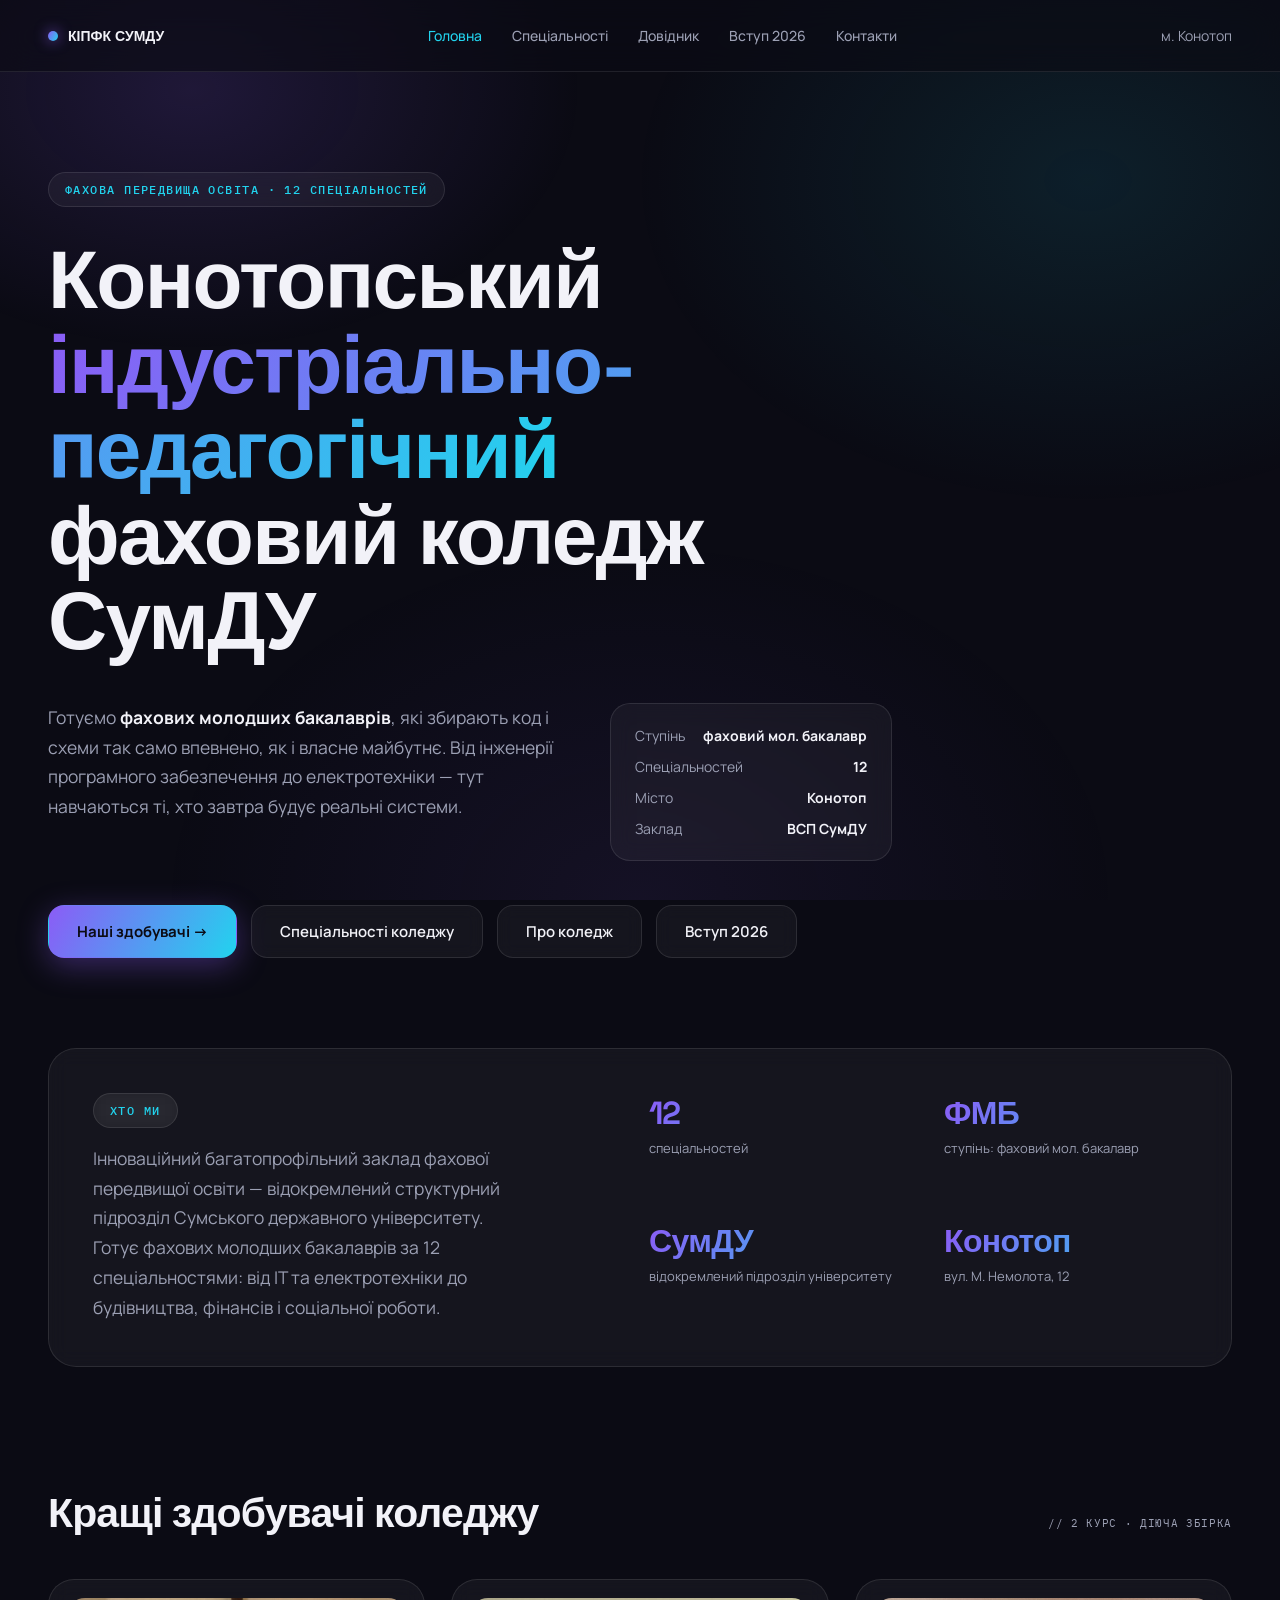
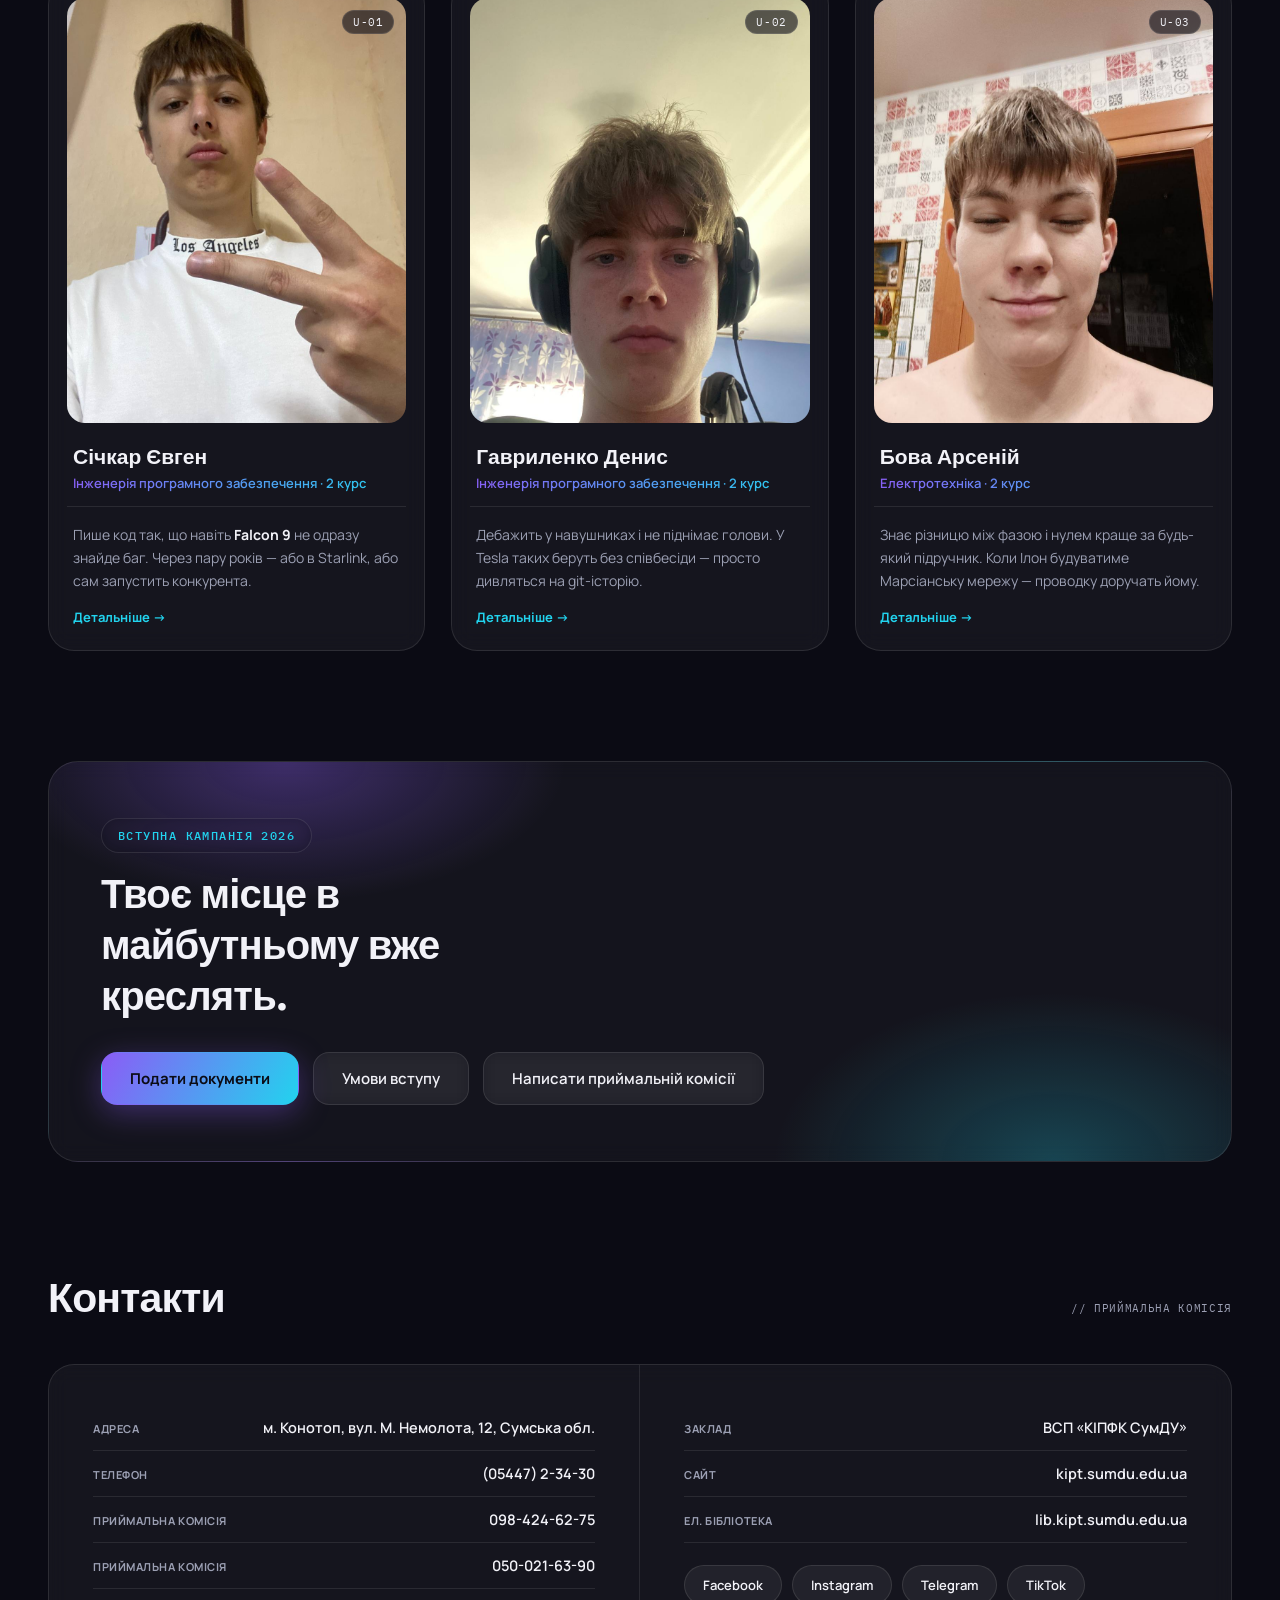
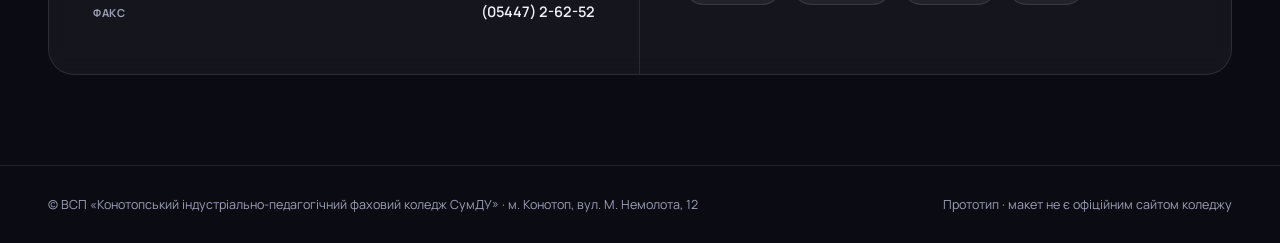
==== index.html @ ecd7e467 "Add files via upload" ====
<!DOCTYPE html>
<html lang="uk">
<head>
<meta charset="UTF-8">
<meta name="viewport" content="width=device-width, initial-scale=1.0">
<title>ВСП «Конотопський індустріально-педагогічний фаховий коледж СумДУ»</title>
<link rel="preconnect" href="https://fonts.googleapis.com">
<link href="https://fonts.googleapis.com/css2?family=Space+Grotesk:wght@400;500;600;700&family=IBM+Plex+Mono:wght@400;500;600&family=Manrope:wght@400;500;600;700&display=swap" rel="stylesheet">
<link rel="stylesheet" href="style.css">
</head>
<body>

<div class="blueprint-grid"></div>
<div class="corner-mark cm-tl"><svg viewBox="0 0 22 22"><path d="M0 0 L22 0 M0 0 L0 22" stroke="#3FB8AF" stroke-width="1.5" fill="none"/></svg></div>
<div class="corner-mark cm-tr"><svg viewBox="0 0 22 22"><path d="M0 0 L22 0 M0 0 L0 22" stroke="#3FB8AF" stroke-width="1.5" fill="none"/></svg></div>
<div class="corner-mark cm-bl"><svg viewBox="0 0 22 22"><path d="M0 0 L22 0 M0 0 L0 22" stroke="#3FB8AF" stroke-width="1.5" fill="none"/></svg></div>
<div class="corner-mark cm-br"><svg viewBox="0 0 22 22"><path d="M0 0 L22 0 M0 0 L0 22" stroke="#3FB8AF" stroke-width="1.5" fill="none"/></svg></div>

<header>
  <div class="brandmark"><span class="dot"></span> КІПФК СУМДУ</div>
  <nav>
    <a href="index.html" style="color:var(--copper-bright);">Головна</a>
    <a href="specialnosti.html">Спеціальності</a>
    <a href="dovidnyk.html">Довідник</a>
    <a href="vstup.html">Вступ 2026</a>
    <a href="kontakty.html">Контакти</a>
  </nav>
  <div>м. Конотоп</div>
</header>

<main>
  <section class="hero">
    <div class="eyebrow">Фахова передвища освіта · 12 спеціальностей</div>
    <h1 class="title">Конотопський <span class="accent">індустріально-педагогічний</span> фаховий коледж СумДУ</h1>

    <div class="subtitle-row">
      <p class="lede">
        Готуємо <b>фахових молодших бакалаврів</b>, які збирають код і схеми так само впевнено, як і власне майбутнє. Від інженерії програмного забезпечення до електротехніки — тут навчаються ті, хто завтра будує реальні системи.
      </p>
      <div class="specs">
        <div class="row"><span>Ступінь</span><b>фаховий мол. бакалавр</b></div>
        <div class="row"><span>Спеціальностей</span><b>12</b></div>
        <div class="row"><span>Місто</span><b>Конотоп</b></div>
        <div class="row"><span>Заклад</span><b>ВСП СумДУ</b></div>
      </div>
    </div>

    <div class="cta-row">
      <a href="#students" class="btn primary">Наші здобувачі →</a>
      <a href="specialnosti.html" class="btn">Спеціальності коледжу</a>
      <a href="#about" class="btn">Про коледж</a>
      <a href="vstup.html" class="btn">Вступ 2026</a>
    </div>
  </section>

  <section class="about-strip" id="about">
    <div class="about-inner">
      <div class="about-col">
        <div class="eyebrow" style="margin-bottom:16px;">Хто ми</div>
        <p class="lede" style="max-width:38ch;">
          Інноваційний багатопрофільний заклад фахової передвищої освіти — відокремлений структурний підрозділ Сумського державного університету. Готує фахових молодших бакалаврів за 12 спеціальностями: від IT та електротехніки до будівництва, фінансів і соціальної роботи.
        </p>
      </div>
      <div class="about-stats">
        <div class="stat"><b>12</b><span>спеціальностей</span></div>
        <div class="stat"><b>ФМБ</b><span>ступінь: фаховий мол. бакалавр</span></div>
        <div class="stat"><b>СумДУ</b><span>відокремлений підрозділ університету</span></div>
        <div class="stat"><b>Конотоп</b><span>вул. М. Немолота, 12</span></div>
      </div>
    </div>
  </section>

  <section class="board-section" id="students">
    <div class="board-heading">
      <h2>Кращі здобувачі коледжу</h2>
      <span class="tag">// 2 КУРС · ДІЮЧА ЗБІРКА</span>
    </div>

    <div class="traces-wrap">
      <svg class="traces-svg" viewBox="0 0 1000 40" preserveAspectRatio="none">
        <path d="M170 20 H500" />
        <path d="M500 20 H830" />
        <circle cx="170" cy="20" r="4"/>
        <circle cx="500" cy="20" r="4"/>
        <circle cx="830" cy="20" r="4"/>
      </svg>

      <div class="chips" id="chipsContainer"></div>
    </div>
  </section>

  <section class="apply-section" id="apply">
    <div class="apply-inner">
      <div>
        <div class="eyebrow" style="margin-bottom:16px;">Вступна кампанія 2026</div>
        <h2 class="apply-title">Твоє місце в майбутньому вже креслять.</h2>
      </div>
      <div class="apply-actions">
        <a href="vstup.html" class="btn primary">Подати документи</a>
        <a href="specialnosti.html" class="btn">Умови вступу</a>
        <a href="vstup.html" class="btn">Написати приймальній комісії</a>
      </div>
    </div>
  </section>

  <section class="contacts-section" id="contacts">
    <div class="board-heading">
      <h2>Контакти</h2>
      <span class="tag">// ПРИЙМАЛЬНА КОМІСІЯ</span>
    </div>
    <div class="contacts-inner">
      <div class="contacts-col">
        <div class="contact-line"><span>Адреса</span><b>м. Конотоп, вул. М. Немолота, 12, Сумська обл.</b></div>
        <div class="contact-line"><span>Телефон</span><a href="tel:80544723430">(05447) 2-34-30</a></div>
        <div class="contact-line"><span>Приймальна комісія</span><a href="tel:+380984246275">098-424-62-75</a></div>
        <div class="contact-line"><span>Приймальна комісія</span><a href="tel:+380500216390">050-021-63-90</a></div>
        <div class="contact-line"><span>Факс</span><b>(05447) 2-62-52</b></div>
      </div>
      <div class="contacts-col">
        <div class="contact-line"><span>Заклад</span><b>ВСП «КІПФК СумДУ»</b></div>
        <div class="contact-line"><span>Сайт</span><a href="https://kipt.sumdu.edu.ua/uk/" target="_blank" rel="noopener">kipt.sumdu.edu.ua</a></div>
        <div class="contact-line"><span>Ел. бібліотека</span><a href="https://lib.kipt.sumdu.edu.ua/" target="_blank" rel="noopener">lib.kipt.sumdu.edu.ua</a></div>
        <div class="social-row">
          <a href="https://www.facebook.com/groups/iptkisumdu/" target="_blank" rel="noopener">Facebook</a>
          <a href="https://www.instagram.com/kipfcsumdu/" target="_blank" rel="noopener">Instagram</a>
          <a href="https://t.me/kip_fcsumdu" target="_blank" rel="noopener">Telegram</a>
          <a href="https://www.tiktok.com/@kipt_ua" target="_blank" rel="noopener">TikTok</a>
        </div>
      </div>
    </div>
  </section>
</main>

<div class="modal-overlay" id="modalOverlay" onclick="closeModalOnBackdrop(event)">
  <div class="modal-card" id="modalCard">
    <button class="modal-close" onclick="closeModal()" aria-label="Закрити">✕</button>
    <div class="modal-grid">
      <div class="modal-photo-col">
        <div class="modal-photo-frame">
          <img id="modalPhoto" src="" alt="">
          <div class="scan"></div>
        </div>
        <div class="modal-serial" id="modalSerial"></div>
      </div>
      <div class="modal-info-col">
        <div class="modal-tag" id="modalTag">// ПРОФІЛЬ ЗДОБУВАЧА</div>
        <h3 class="modal-name" id="modalName"></h3>
        <div class="modal-role" id="modalRole"></div>

        <div class="modal-stats" id="modalStats"></div>

        <div class="modal-block">
          <div class="modal-block-label">Поточний проєкт</div>
          <div class="modal-block-body" id="modalProject"></div>
        </div>

        <div class="modal-block">
          <div class="modal-block-label">Досягнення</div>
          <ul class="modal-achievements" id="modalAchievements"></ul>
        </div>

        <div class="modal-quote" id="modalQuote"></div>
      </div>
    </div>
  </div>
</div>


<footer>
  <span>© ВСП «Конотопський індустріально-педагогічний фаховий коледж СумДУ» · м. Конотоп, вул. М. Немолота, 12</span>
  <span>Прототип · макет не є офіційним сайтом коледжу</span>
</footer>

<script src="data.js"></script>
<script src="main.js"></script>
</body>
</html>
---- style.css ----
/* ==================================================
   NEON GLASS: тёмный фон с мягкими свечениями,
   стеклянные карточки, градиент фиолет→циан
   ================================================== */
:root{
  --bg: #0B0B14;
  --glass: rgba(255,255,255,0.045);
  --glass-strong: rgba(255,255,255,0.08);
  --glass-border: rgba(255,255,255,0.10);
  --panel: rgba(255,255,255,0.06);
  --ink: #F2F2F8;
  --text: #F2F2F8;
  --muted: #9CA0B4;
  --line: rgba(255,255,255,0.09);
  --violet: #8B5CF6;
  --cyan: #22D3EE;
  --grad: linear-gradient(120deg, #8B5CF6, #22D3EE);
  /* совместимость со старыми инлайн-стилями */
  --copper-bright: #22D3EE;
  --teal: #22D3EE;
  --teal-dim: rgba(34,211,238,0.35);
  --copper: #8B5CF6;
  --accent: #8B5CF6;
  --accent-soft: rgba(139,92,246,0.15);
}
*{margin:0;padding:0;box-sizing:border-box;}
html{scroll-behavior:smooth;}
body{
  background:var(--bg);
  color:var(--ink);
  font-family:'Manrope', sans-serif;
  overflow-x:hidden;
  -webkit-font-smoothing:antialiased;
}

/* фоновые свечения — используем существующий слой .blueprint-grid */
.blueprint-grid{
  position:fixed;
  inset:0;
  background:
    radial-gradient(600px 400px at 15% 10%, rgba(139,92,246,0.16), transparent 65%),
    radial-gradient(700px 500px at 85% 20%, rgba(34,211,238,0.10), transparent 65%),
    radial-gradient(800px 600px at 50% 100%, rgba(139,92,246,0.08), transparent 60%);
  pointer-events:none;
  z-index:0;
  opacity:1;
}
.corner-mark{display:none;}
.traces-svg{display:none;}
.pins{display:none;}
.scan{display:none;}

/* ==== HEADER ==== */
header{
  position:sticky;
  top:0;
  z-index:20;
  display:flex;
  align-items:center;
  justify-content:space-between;
  padding:18px 48px;
  background:rgba(11,11,20,0.65);
  backdrop-filter:blur(16px);
  border-bottom:1px solid var(--line);
  font-size:14px;
  color:var(--muted);
}
.brandmark{
  display:flex;
  align-items:center;
  gap:10px;
  color:var(--ink);
  font-weight:700;
  font-family:'Space Grotesk', sans-serif;
}
.brandmark .dot{
  width:10px;height:10px;
  border-radius:50%;
  background:var(--grad);
  box-shadow:0 0 14px rgba(139,92,246,0.8);
}
header nav{display:flex;gap:2px;}
header nav a{
  color:var(--muted);
  text-decoration:none;
  padding:8px 14px;
  border-radius:12px;
  transition:all .2s ease;
  font-weight:500;
}
header nav a:hover{color:var(--ink); background:var(--glass-strong);}

main{position:relative;z-index:1;}

/* ==== HERO ==== */
.hero{
  position:relative;
  padding:100px 48px 70px;
  max-width:1280px;
  margin:0 auto;
}
.eyebrow{
  font-family:'IBM Plex Mono', monospace;
  font-size:12px;
  letter-spacing:0.12em;
  text-transform:uppercase;
  display:inline-flex;
  align-items:center;
  gap:10px;
  margin-bottom:30px;
  font-weight:500;
  color:var(--cyan);
  background:var(--glass);
  border:1px solid var(--glass-border);
  padding:9px 16px;
  border-radius:999px;
  backdrop-filter:blur(8px);
}
.eyebrow::before{content:none;}
h1.title{
  font-family:'Space Grotesk', sans-serif;
  font-weight:700;
  font-size:clamp(38px, 6.4vw, 82px);
  line-height:1.04;
  letter-spacing:-0.02em;
  max-width:16ch;
}
h1.title .accent{
  background:var(--grad);
  -webkit-background-clip:text;
  background-clip:text;
  color:transparent;
}
.subtitle-row{
  display:flex;
  gap:56px;
  margin-top:40px;
  align-items:flex-start;
  flex-wrap:wrap;
}
.lede{
  max-width:46ch;
  font-size:17.5px;
  line-height:1.7;
  color:var(--muted);
}
.lede b{color:var(--ink); font-weight:700;}
.specs{
  display:flex;
  flex-direction:column;
  gap:12px;
  font-size:14px;
  color:var(--muted);
  background:var(--glass);
  border:1px solid var(--glass-border);
  border-radius:20px;
  padding:22px 24px;
  min-width:230px;
  backdrop-filter:blur(10px);
}
.specs .row{display:flex; justify-content:space-between; gap:18px;}
.specs .row b{color:var(--ink); font-weight:700;}

.cta-row{
  margin-top:44px;
  display:flex;
  gap:14px;
  flex-wrap:wrap;
}
.btn{
  font-family:'Manrope', sans-serif;
  font-size:15px;
  font-weight:600;
  padding:15px 28px;
  border:1px solid var(--glass-border);
  border-radius:16px;
  color:var(--ink);
  text-decoration:none;
  display:inline-flex;
  align-items:center;
  gap:10px;
  transition:all .22s ease;
  background:var(--glass);
  backdrop-filter:blur(8px);
  cursor:pointer;
}
.btn.primary{
  background:var(--grad);
  border-color:transparent;
  color:#0B0B14;
  font-weight:700;
  box-shadow:0 8px 30px rgba(139,92,246,0.35);
}
.btn.primary:hover{
  transform:translateY(-3px);
  box-shadow:0 14px 40px rgba(34,211,238,0.4);
}
.btn:not(.primary):hover{
  border-color:rgba(255,255,255,0.3);
  background:var(--glass-strong);
  transform:translateY(-3px);
}

/* ==== ABOUT ==== */
.about-strip{
  position:relative;
  max-width:1280px;
  margin:0 auto;
  padding:20px 48px 70px;
}
.about-inner{
  display:flex;
  justify-content:space-between;
  gap:44px;
  flex-wrap:wrap;
  background:var(--glass);
  border:1px solid var(--glass-border);
  border-radius:28px;
  padding:44px;
  backdrop-filter:blur(10px);
}
.about-stats{
  display:grid;
  grid-template-columns:repeat(2, 1fr);
  gap:26px 52px;
}
.stat{display:flex; flex-direction:column; gap:6px;}
.stat b{
  font-family:'Space Grotesk', sans-serif;
  font-size:32px;
  letter-spacing:-0.02em;
  background:var(--grad);
  -webkit-background-clip:text;
  background-clip:text;
  color:transparent;
}
.stat span{font-size:13px; color:var(--muted);}

/* ==== SECTION HEADING ==== */
.board-heading{
  display:flex;
  align-items:baseline;
  justify-content:space-between;
  flex-wrap:wrap;
  gap:14px;
  margin-bottom:40px;
}
.board-heading h2{
  font-family:'Space Grotesk', sans-serif;
  font-size:clamp(26px, 3.2vw, 42px);
  font-weight:700;
  letter-spacing:-0.02em;
}
.board-heading .tag{
  font-family:'IBM Plex Mono', monospace;
  font-size:11px;
  color:var(--muted);
  letter-spacing:0.06em;
}
.tab-lede{font-size:16px; line-height:1.7; color:var(--muted); max-width:64ch; margin-bottom:26px;}

/* ==== SPECIALTIES ==== */
.specialties-section{
  position:relative;
  max-width:1280px;
  margin:0 auto;
  padding:40px 48px 70px;
}
.spec-grid{
  display:flex;
  flex-direction:column;
  gap:10px;
}
.spec-row{
  display:grid;
  grid-template-columns:70px 1fr auto;
  align-items:center;
  gap:24px;
  padding:18px 22px;
  background:var(--glass);
  border:1px solid var(--glass-border);
  border-radius:18px;
  transition:all .22s ease;
  backdrop-filter:blur(8px);
}
.spec-row:hover{
  background:var(--glass-strong);
  border-color:rgba(139,92,246,0.4);
  transform:translateX(6px);
}
.spec-code{
  font-family:'IBM Plex Mono', monospace;
  font-size:13px;
  font-weight:600;
  color:var(--cyan);
}
.spec-name{font-size:16.5px; font-weight:600;}
.spec-tag{
  font-size:12px;
  color:var(--muted);
  white-space:nowrap;
  background:rgba(255,255,255,0.05);
  border:1px solid var(--glass-border);
  padding:6px 12px;
  border-radius:999px;
}
.more-row{opacity:0.65;}

/* ==== INFO HUB / TABS ==== */
.info-hub{
  position:relative;
  max-width:1280px;
  margin:0 auto;
  padding:50px 48px 90px;
}
.tabs-bar{
  display:flex;
  flex-wrap:wrap;
  gap:8px;
  margin-bottom:40px;
}
.tab-btn{
  font-family:'Manrope', sans-serif;
  font-size:14px;
  font-weight:600;
  background:var(--glass);
  border:1px solid var(--glass-border);
  color:var(--muted);
  padding:11px 20px;
  border-radius:14px;
  cursor:pointer;
  transition:all .2s ease;
  backdrop-filter:blur(8px);
}
.tab-btn:hover{color:var(--ink); border-color:rgba(255,255,255,0.3);}
.tab-btn.active{
  color:#0B0B14;
  background:var(--grad);
  border-color:transparent;
  box-shadow:0 6px 24px rgba(139,92,246,0.35);
}
.tab-panel{display:none;}
.tab-panel.active{display:block; animation:tabFade .3s ease;}
@keyframes tabFade{ from{opacity:0; transform:translateY(8px);} to{opacity:1; transform:translateY(0);} }

/* teacher cards */
.teacher-grid{display:flex; flex-direction:column; gap:18px;}
.teacher-card{
  display:flex;
  gap:28px;
  background:var(--glass);
  border:1px solid var(--glass-border);
  padding:28px;
  border-radius:24px;
  flex-wrap:wrap;
  transition:all .25s ease;
  backdrop-filter:blur(10px);
}
.teacher-card:hover{
  border-color:rgba(34,211,238,0.35);
  box-shadow:0 18px 50px rgba(0,0,0,0.4);
  transform:translateY(-3px);
}
.photo-placeholder{
  width:130px; height:160px;
  flex-shrink:0;
  border:1px dashed var(--glass-border);
  border-radius:16px;
  display:flex;
  flex-direction:column;
  align-items:center;
  justify-content:center;
  gap:8px;
  color:var(--muted);
  font-size:10px;
  text-align:center;
  padding:10px;
}
.photo-placeholder svg{width:28px; height:28px; opacity:0.4;}
.teacher-photo{
  width:130px; height:160px;
  flex-shrink:0;
  overflow:hidden;
  border-radius:16px;
  border:1px solid var(--glass-border);
}
.teacher-photo img{width:100%; height:100%; object-fit:cover; display:block;}
.teacher-info{flex:1; min-width:240px;}
.teacher-name{
  font-family:'Space Grotesk', sans-serif;
  font-size:20px;
  font-weight:700;
  margin-bottom:4px;
}
.teacher-meta{
  font-size:13px;
  color:var(--cyan);
  font-weight:600;
  margin-bottom:14px;
}
.teacher-edu{font-size:14.5px; color:var(--ink); line-height:1.6; margin-bottom:12px;}
.teacher-edu span{color:var(--muted);}
.teacher-quals{
  font-size:12.5px;
  color:var(--muted);
  line-height:1.6;
  margin-bottom:16px;
  border-left:2px solid rgba(139,92,246,0.5);
  padding-left:14px;
}
.subject-tags{display:flex; flex-wrap:wrap; gap:8px;}
.subject-tag{
  font-size:12px;
  color:var(--ink);
  background:rgba(255,255,255,0.06);
  border:1px solid var(--glass-border);
  padding:6px 12px;
  border-radius:999px;
}

/* info list */
.info-list{list-style:none; display:flex; flex-direction:column; gap:12px;}
.info-list li{
  font-size:15.5px;
  line-height:1.65;
  color:var(--ink);
  padding:14px 18px 14px 40px;
  position:relative;
  background:var(--glass);
  border:1px solid var(--glass-border);
  border-radius:14px;
}
.info-list li::before{
  content:'◆';
  position:absolute; left:16px; top:16px;
  color:var(--violet);
  font-size:10px;
}
.tab-stats{display:grid; grid-template-columns:repeat(auto-fit,minmax(140px,1fr)); gap:20px 30px; margin-bottom:30px;}

/* schedule table */
.schedule-table{
  width:100%;
  border-collapse:separate;
  border-spacing:0;
  margin-bottom:16px;
  font-size:15px;
  border:1px solid var(--glass-border);
  border-radius:18px;
  overflow:hidden;
  background:var(--glass);
}
.schedule-table th, .schedule-table td{
  padding:14px 16px;
  text-align:left;
  border-bottom:1px solid var(--line);
}
.schedule-table tr:last-child td{border-bottom:none;}
.schedule-table th{
  font-size:11px;
  color:var(--muted);
  text-transform:uppercase;
  letter-spacing:0.05em;
  background:rgba(255,255,255,0.04);
  font-weight:600;
}
.schedule-table td{color:var(--ink);}
.schedule-note{
  font-size:12.5px;
  color:var(--muted);
}

/* ==== FULL STAFF TABLE ==== */
.staff-search{
  display:flex;
  align-items:center;
  gap:12px;
  margin-bottom:20px;
  max-width:400px;
}
.staff-search input{
  background:var(--glass);
  border:1px solid var(--glass-border);
  color:var(--ink);
  font-family:'Manrope', sans-serif;
  font-size:15px;
  padding:13px 18px;
  border-radius:14px;
  outline:none;
  width:100%;
  transition:all .2s ease;
}
.staff-search input::placeholder{color:var(--muted);}
.staff-search input:focus{border-color:var(--violet); box-shadow:0 0 0 4px rgba(139,92,246,0.15);}
.staff-count{
  font-size:12px;
  color:var(--muted);
  white-space:nowrap;
  font-weight:600;
}
.staff-table-wrap{
  overflow-x:auto;
  border:1px solid var(--glass-border);
  border-radius:20px;
  background:var(--glass);
  backdrop-filter:blur(8px);
}
.staff-table{width:100%; border-collapse:collapse; font-size:13px; min-width:820px;}
.staff-table th{
  font-size:10.5px;
  text-transform:uppercase;
  letter-spacing:0.05em;
  color:var(--muted);
  background:rgba(255,255,255,0.04);
  text-align:left;
  padding:12px 14px;
  border-bottom:1px solid var(--line);
  font-weight:600;
}
.staff-table td{
  padding:12px 14px;
  border-bottom:1px solid var(--line);
  color:var(--ink);
  vertical-align:top;
  line-height:1.5;
}
.staff-table tr:last-child td{border-bottom:none;}
.staff-table tr:hover td{background:rgba(139,92,246,0.08);}
.staff-table .col-num{color:var(--muted); width:32px;}
.staff-table .col-name{font-weight:700; min-width:190px;}
.staff-table .col-cat{color:var(--cyan); font-size:12px; min-width:150px; font-weight:600;}
.staff-table .col-edu{min-width:220px; color:var(--muted); font-size:12.5px;}
.staff-table .col-groups{font-size:11.5px; color:var(--muted); min-width:220px;}
.no-results{padding:28px; text-align:center; color:var(--muted); font-size:14px;}

/* ==== STUDENTS ==== */
.board-section{
  position:relative;
  max-width:1280px;
  margin:0 auto;
  padding:50px 48px 90px;
}
.traces-wrap{position:relative;}
.chips{
  position:relative;
  display:grid;
  grid-template-columns:repeat(3, 1fr);
  gap:26px;
}
.chip{
  background:var(--glass);
  border:1px solid var(--glass-border);
  border-radius:26px;
  position:relative;
  padding:18px 18px 24px;
  transition:all .28s ease;
  cursor:pointer;
  overflow:hidden;
  backdrop-filter:blur(10px);
}
.chip:hover{
  transform:translateY(-8px);
  border-color:rgba(139,92,246,0.5);
  box-shadow:0 24px 60px rgba(0,0,0,0.5), 0 0 40px rgba(139,92,246,0.15);
}
.chip::before{
  content:attr(data-index);
  position:absolute;
  top:30px; right:30px;
  font-family:'IBM Plex Mono', monospace;
  font-size:11px;
  color:var(--ink);
  background:rgba(11,11,20,0.6);
  padding:4px 10px;
  border-radius:999px;
  letter-spacing:0.05em;
  z-index:2;
  backdrop-filter:blur(6px);
  border:1px solid var(--glass-border);
}
.photo-frame{
  width:100%;
  aspect-ratio:4/5;
  overflow:hidden;
  background:rgba(255,255,255,0.03);
  position:relative;
  margin-bottom:20px;
  border-radius:18px;
}
.photo-frame img{
  width:100%; height:100%;
  object-fit:cover;
  display:block;
  transition:transform .4s ease;
}
.chip:hover .photo-frame img{transform:scale(1.05);}
.chip-name{
  font-family:'Space Grotesk', sans-serif;
  font-size:21px;
  font-weight:700;
  margin-bottom:4px;
  padding:0 6px;
}
.chip-role{
  font-size:13px;
  font-weight:600;
  margin-bottom:14px;
  padding:0 6px;
  background:var(--grad);
  -webkit-background-clip:text;
  background-clip:text;
  color:transparent;
}
.chip-quote{
  font-size:14px;
  line-height:1.65;
  color:var(--muted);
  border-top:1px solid var(--line);
  padding:16px 6px 0;
}
.chip-quote b{color:var(--ink); font-weight:700;}
.chip-more{
  margin-top:16px;
  font-size:13px;
  font-weight:700;
  color:var(--cyan);
  padding:0 6px;
  transition:all .2s ease;
}
.chip:hover .chip-more{transform:translateX(5px);}

/* ==== APPLY BANNER ==== */
.apply-section{
  position:relative;
  max-width:1280px;
  margin:0 auto;
  padding:20px 48px 90px;
}
.apply-inner{
  position:relative;
  background:
    radial-gradient(400px 200px at 20% 0%, rgba(139,92,246,0.35), transparent 70%),
    radial-gradient(400px 240px at 85% 100%, rgba(34,211,238,0.25), transparent 70%),
    rgba(255,255,255,0.04);
  border:1px solid var(--glass-border);
  padding:56px 52px;
  border-radius:30px;
  display:flex;
  justify-content:space-between;
  align-items:center;
  gap:30px;
  flex-wrap:wrap;
  overflow:hidden;
  backdrop-filter:blur(10px);
}
.apply-inner .eyebrow{background:rgba(11,11,20,0.4);}
.apply-title{
  font-family:'Space Grotesk', sans-serif;
  font-size:clamp(24px, 3.2vw, 40px);
  font-weight:700;
  letter-spacing:-0.02em;
  max-width:16ch;
}
.apply-actions{display:flex; gap:14px; flex-wrap:wrap;}

/* ==== APPLY FORM ==== */
.apply-form-section{
  position:relative;
  max-width:1280px;
  margin:0 auto;
  padding:0 48px 100px;
}
.form-panel{
  background:var(--glass);
  border:1px solid var(--glass-border);
  padding:52px;
  position:relative;
  overflow:hidden;
  border-radius:30px;
  backdrop-filter:blur(12px);
}
.form-head{
  display:flex;
  justify-content:space-between;
  align-items:baseline;
  flex-wrap:wrap;
  gap:12px;
  margin-bottom:36px;
  border-bottom:1px solid var(--line);
  padding-bottom:26px;
}
.form-head h2{
  font-family:'Space Grotesk', sans-serif;
  font-size:clamp(24px, 2.8vw, 34px);
  font-weight:700;
}
.form-head .tag{
  font-family:'IBM Plex Mono', monospace;
  font-size:11px;
  color:var(--muted);
}
.app-form{
  display:grid;
  grid-template-columns:1fr 1fr;
  gap:24px 28px;
}
.field{display:flex; flex-direction:column; gap:8px;}
.field.full{grid-column:1 / -1;}
.field label{
  font-size:12px;
  letter-spacing:0.04em;
  text-transform:uppercase;
  color:var(--muted);
  font-weight:700;
}
.field input,
.field select,
.field textarea{
  background:rgba(255,255,255,0.05);
  border:1px solid var(--glass-border);
  color:var(--ink);
  font-family:'Manrope', sans-serif;
  font-size:15px;
  padding:14px 18px;
  border-radius:14px;
  outline:none;
  transition:all .2s ease;
  width:100%;
}
.field input::placeholder, .field textarea::placeholder{color:rgba(156,160,180,0.6);}
.field select{
  appearance:none;
  background-image:url("data:image/svg+xml,%3Csvg xmlns='http://www.w3.org/2000/svg' width='10' height='6'%3E%3Cpath d='M0 0 L5 6 L10 0' fill='none' stroke='%239CA0B4' stroke-width='1.4'/%3E%3C/svg%3E");
  background-repeat:no-repeat;
  background-position:right 16px center;
  cursor:pointer;
}
.field select option{background:#14141F; color:var(--ink);}
.field textarea{resize:vertical; min-height:100px;}
.field input:focus,
.field select:focus,
.field textarea:focus{
  border-color:var(--violet);
  box-shadow:0 0 0 4px rgba(139,92,246,0.15);
}
.field .hint{
  font-size:11px;
  color:var(--muted);
}
.consent-row{
  display:flex;
  align-items:flex-start;
  gap:12px;
  grid-column:1 / -1;
  font-size:13px;
  color:var(--muted);
  line-height:1.5;
}
.consent-row input{
  margin-top:3px;
  accent-color:var(--violet);
  width:17px; height:17px;
  flex-shrink:0;
}
.form-submit-row{
  grid-column:1 / -1;
  display:flex;
  align-items:center;
  gap:18px;
  flex-wrap:wrap;
  margin-top:6px;
}
.form-status{
  font-size:13px;
  color:var(--muted);
}
.form-success{
  display:none;
  flex-direction:column;
  align-items:flex-start;
  gap:14px;
  padding:20px 0 6px;
}
.form-success.active{display:flex; animation:successFade .4s ease;}
.form-success .check{
  width:44px; height:44px;
  border-radius:50%;
  background:var(--grad);
  display:flex; align-items:center; justify-content:center;
  color:#0B0B14;
  font-size:18px;
  font-weight:700;
}
.form-success h3{
  font-family:'Space Grotesk', sans-serif;
  font-size:22px;
  font-weight:700;
}
.form-success p{font-size:14.5px; color:var(--muted); max-width:48ch; line-height:1.65;}
@keyframes successFade{ from{opacity:0; transform:translateY(8px);} to{opacity:1; transform:translateY(0);} }

/* ==== CONTACTS ==== */
.contacts-section{
  position:relative;
  max-width:1280px;
  margin:0 auto;
  padding:20px 48px 90px;
}
.contacts-inner{
  background:var(--glass);
  border:1px solid var(--glass-border);
  border-radius:26px;
  overflow:hidden;
  display:grid;
  grid-template-columns:1fr 1fr;
  backdrop-filter:blur(10px);
}
.contacts-col{padding:40px 44px;}
.contacts-col:first-child{border-right:1px solid var(--line);}
.contact-line{
  display:flex;
  justify-content:space-between;
  gap:16px;
  padding:13px 0;
  border-bottom:1px solid var(--line);
  font-size:14.5px;
}
.contact-line:last-child{border-bottom:none;}
.contact-line span:first-child{
  font-size:11px;
  color:var(--muted);
  text-transform:uppercase;
  letter-spacing:0.05em;
  font-weight:700;
  padding-top:3px;
}
.contact-line a, .contact-line b{color:var(--ink); text-align:right; font-weight:600; text-decoration:none;}
.contact-line a:hover{color:var(--cyan);}
.social-row{display:flex; gap:10px; margin-top:22px; flex-wrap:wrap;}
.social-row a{
  font-size:13px;
  font-weight:600;
  color:var(--ink);
  background:rgba(255,255,255,0.06);
  border:1px solid var(--glass-border);
  padding:10px 18px;
  border-radius:999px;
  text-decoration:none;
  transition:all .2s ease;
}
.social-row a:hover{
  background:var(--grad);
  color:#0B0B14;
  border-color:transparent;
}

/* ==== MODAL ==== */
.modal-overlay{
  position:fixed; inset:0;
  background:rgba(5,5,12,0.7);
  backdrop-filter:blur(8px);
  z-index:50;
  display:flex;
  align-items:center;
  justify-content:center;
  padding:24px;
  opacity:0;
  visibility:hidden;
  transition:opacity .3s ease, visibility 0s linear .3s;
}
.modal-overlay.active{
  opacity:1;
  visibility:visible;
  transition:opacity .3s ease, visibility 0s linear 0s;
}
.modal-card{
  background:#14141F;
  border:1px solid var(--glass-border);
  border-radius:28px;
  max-width:840px;
  width:100%;
  max-height:86vh;
  overflow-y:auto;
  position:relative;
  transform:scale(0.92) translateY(16px);
  opacity:0;
  transition:transform .34s cubic-bezier(.2,.8,.25,1), opacity .3s ease;
  box-shadow:0 40px 100px rgba(0,0,0,0.6), 0 0 60px rgba(139,92,246,0.12);
}
.modal-overlay.active .modal-card{
  transform:scale(1) translateY(0);
  opacity:1;
}
.modal-close{
  position:absolute; top:18px; right:18px;
  width:38px; height:38px;
  background:rgba(255,255,255,0.07);
  border:1px solid var(--glass-border);
  border-radius:50%;
  color:var(--ink);
  cursor:pointer;
  font-size:15px;
  z-index:2;
  transition:all .2s ease;
}
.modal-close:hover{background:var(--grad); color:#0B0B14; transform:rotate(90deg);}
.modal-grid{
  display:grid;
  grid-template-columns:280px 1fr;
}
.modal-photo-col{
  border-right:1px solid var(--line);
  padding:32px;
  display:flex;
  flex-direction:column;
  gap:16px;
}
.modal-photo-frame{
  width:100%;
  aspect-ratio:4/5;
  overflow:hidden;
  position:relative;
  border-radius:18px;
  border:1px solid var(--glass-border);
}
.modal-photo-frame img{width:100%; height:100%; object-fit:cover; display:block;}
.modal-serial{
  font-family:'IBM Plex Mono', monospace;
  font-size:10.5px;
  color:var(--muted);
  letter-spacing:0.03em;
  line-height:1.6;
  white-space:pre-wrap;
}
.modal-info-col{padding:36px 38px;}
.modal-tag{
  font-family:'IBM Plex Mono', monospace;
  font-size:11px;
  color:var(--cyan);
  letter-spacing:0.08em;
  margin-bottom:14px;
  font-weight:600;
}
.modal-name{
  font-family:'Space Grotesk', sans-serif;
  font-size:30px;
  font-weight:700;
  letter-spacing:-0.02em;
  margin-bottom:4px;
}
.modal-role{
  font-size:13.5px;
  font-weight:600;
  margin-bottom:24px;
  background:var(--grad);
  -webkit-background-clip:text;
  background-clip:text;
  color:transparent;
}
.modal-stats{
  display:grid;
  grid-template-columns:1fr 1fr;
  gap:10px 24px;
  background:rgba(255,255,255,0.04);
  border:1px solid var(--glass-border);
  border-radius:16px;
  padding:18px 20px;
  margin-bottom:24px;
}
.modal-stats .mstat{
  display:flex;
  justify-content:space-between;
  font-size:13px;
}
.modal-stats .mstat span:first-child{color:var(--muted);}
.modal-stats .mstat span:last-child{color:var(--ink); font-weight:700;}
.modal-block{margin-bottom:22px;}
.modal-block-label{
  font-size:11px;
  text-transform:uppercase;
  letter-spacing:0.06em;
  color:var(--muted);
  margin-bottom:8px;
  font-weight:700;
}
.modal-block-body{font-size:15px; line-height:1.65; color:var(--ink);}
.modal-achievements{list-style:none; display:flex; flex-direction:column; gap:8px;}
.modal-achievements li{
  font-size:14.5px;
  line-height:1.55;
  color:var(--ink);
  padding-left:20px;
  position:relative;
}
.modal-achievements li::before{
  content:'◆';
  position:absolute; left:0; top:4px;
  color:var(--violet);
  font-size:9px;
}
.modal-quote{
  font-size:14px;
  line-height:1.65;
  color:var(--muted);
  font-style:italic;
  border-left:3px solid var(--violet);
  padding-left:16px;
}

/* ==== FOOTER ==== */
footer{
  position:relative;
  border-top:1px solid var(--line);
  padding:30px 48px;
  display:flex;
  justify-content:space-between;
  align-items:center;
  font-size:12.5px;
  color:var(--muted);
  flex-wrap:wrap;
  gap:10px;
  z-index:1;
}

/* ==== MOBILE ==== */
@media (max-width: 860px){
  header{padding:16px 22px;}
  header nav{display:none;}
  .hero{padding:64px 22px 46px;}
  .board-section, .info-hub{padding:36px 22px 64px;}
  .about-strip, .specialties-section, .apply-section, .apply-form-section, .contacts-section{padding-left:22px; padding-right:22px;}
  .about-inner{flex-direction:column; padding:30px 24px;}
  .subtitle-row{gap:26px;}
  .specs{width:100%;}
  .chips{grid-template-columns:1fr; gap:22px;}
  .spec-row{grid-template-columns:50px 1fr; grid-template-areas:"code name" ". tag"; row-gap:8px;}
  .spec-tag{grid-column:2; justify-self:start;}
  .apply-inner{padding:36px 26px;}
  .app-form{grid-template-columns:1fr;}
  .form-panel{padding:32px 24px;}
  .modal-grid{grid-template-columns:1fr;}
  .modal-photo-col{border-right:none; border-bottom:1px solid var(--line); flex-direction:row; align-items:center;}
  .modal-photo-frame{width:110px; flex-shrink:0;}
  .modal-serial{font-size:9.5px;}
  .contacts-inner{grid-template-columns:1fr;}
  .contacts-col:first-child{border-right:none; border-bottom:1px solid var(--line);}
  .teacher-card{flex-direction:column; align-items:flex-start;}
  .photo-placeholder, .teacher-photo{width:100px; height:125px;}
  .staff-search{max-width:none;}
}
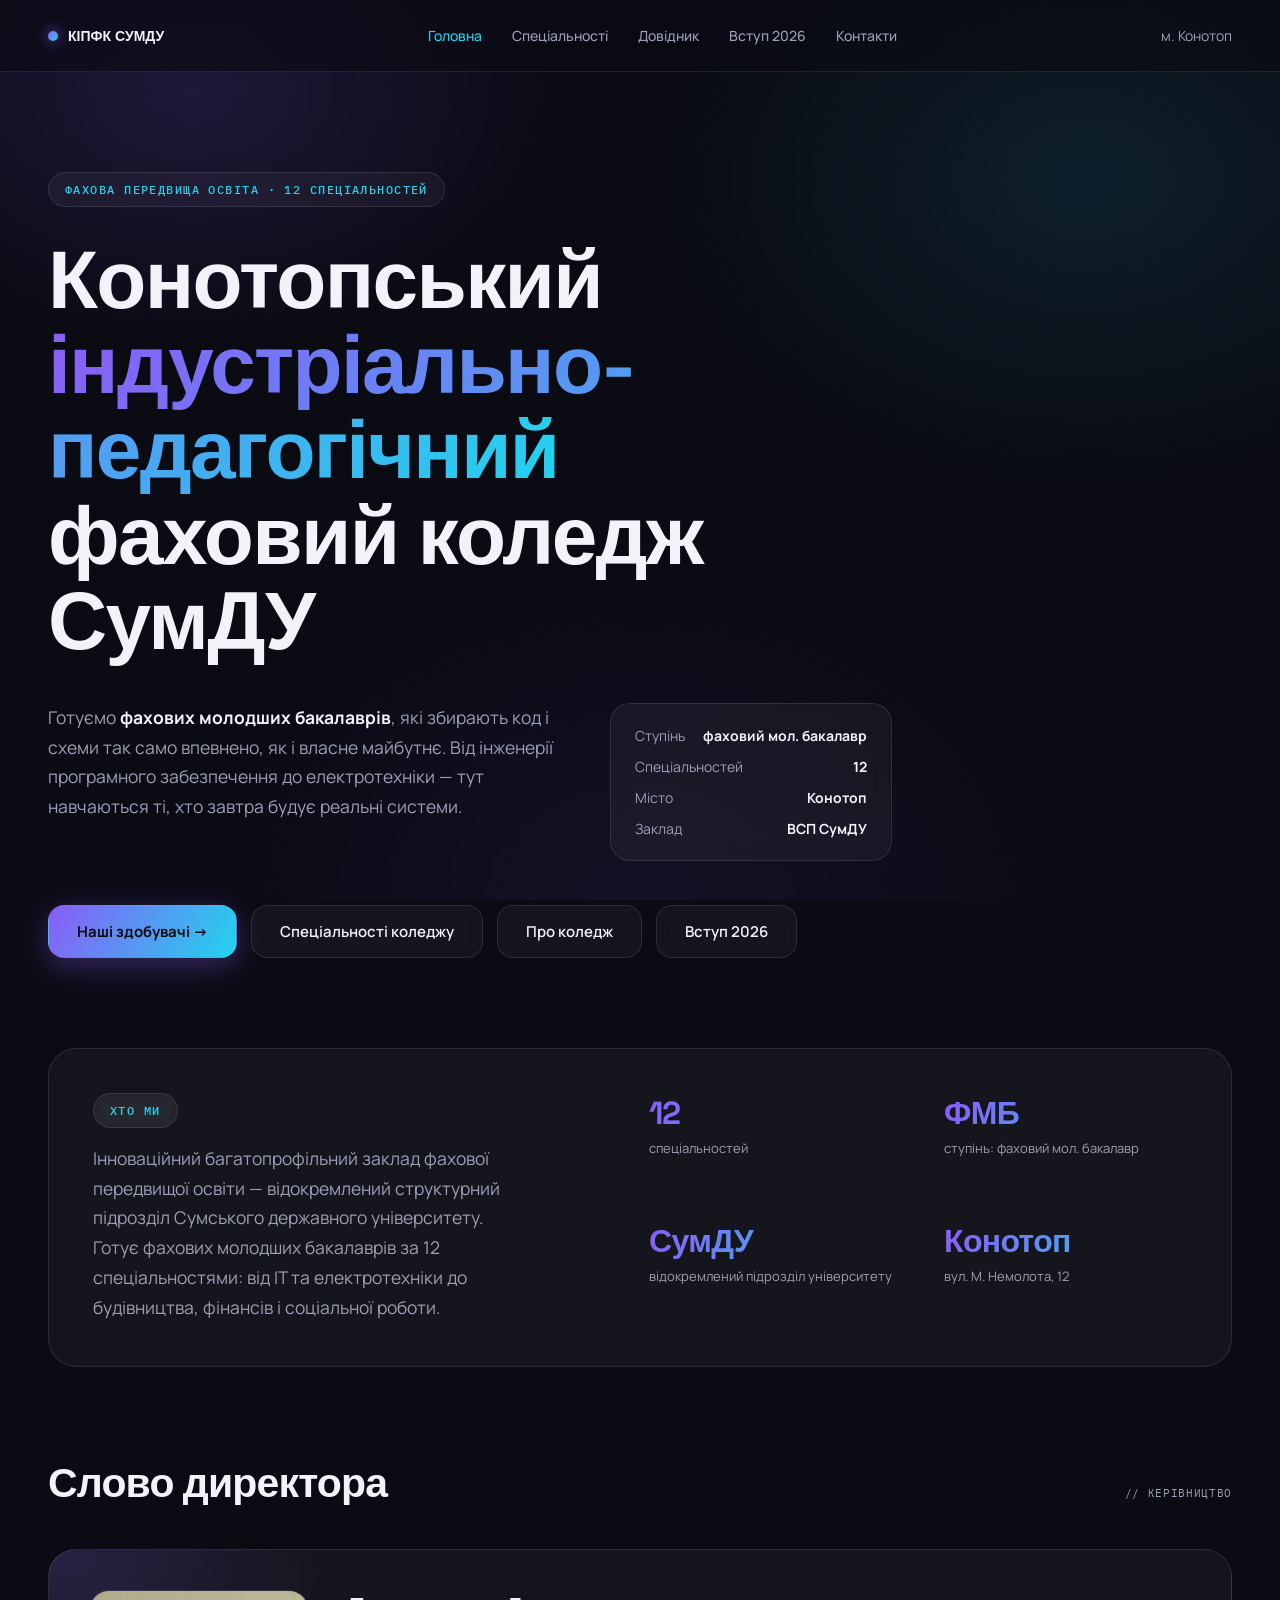
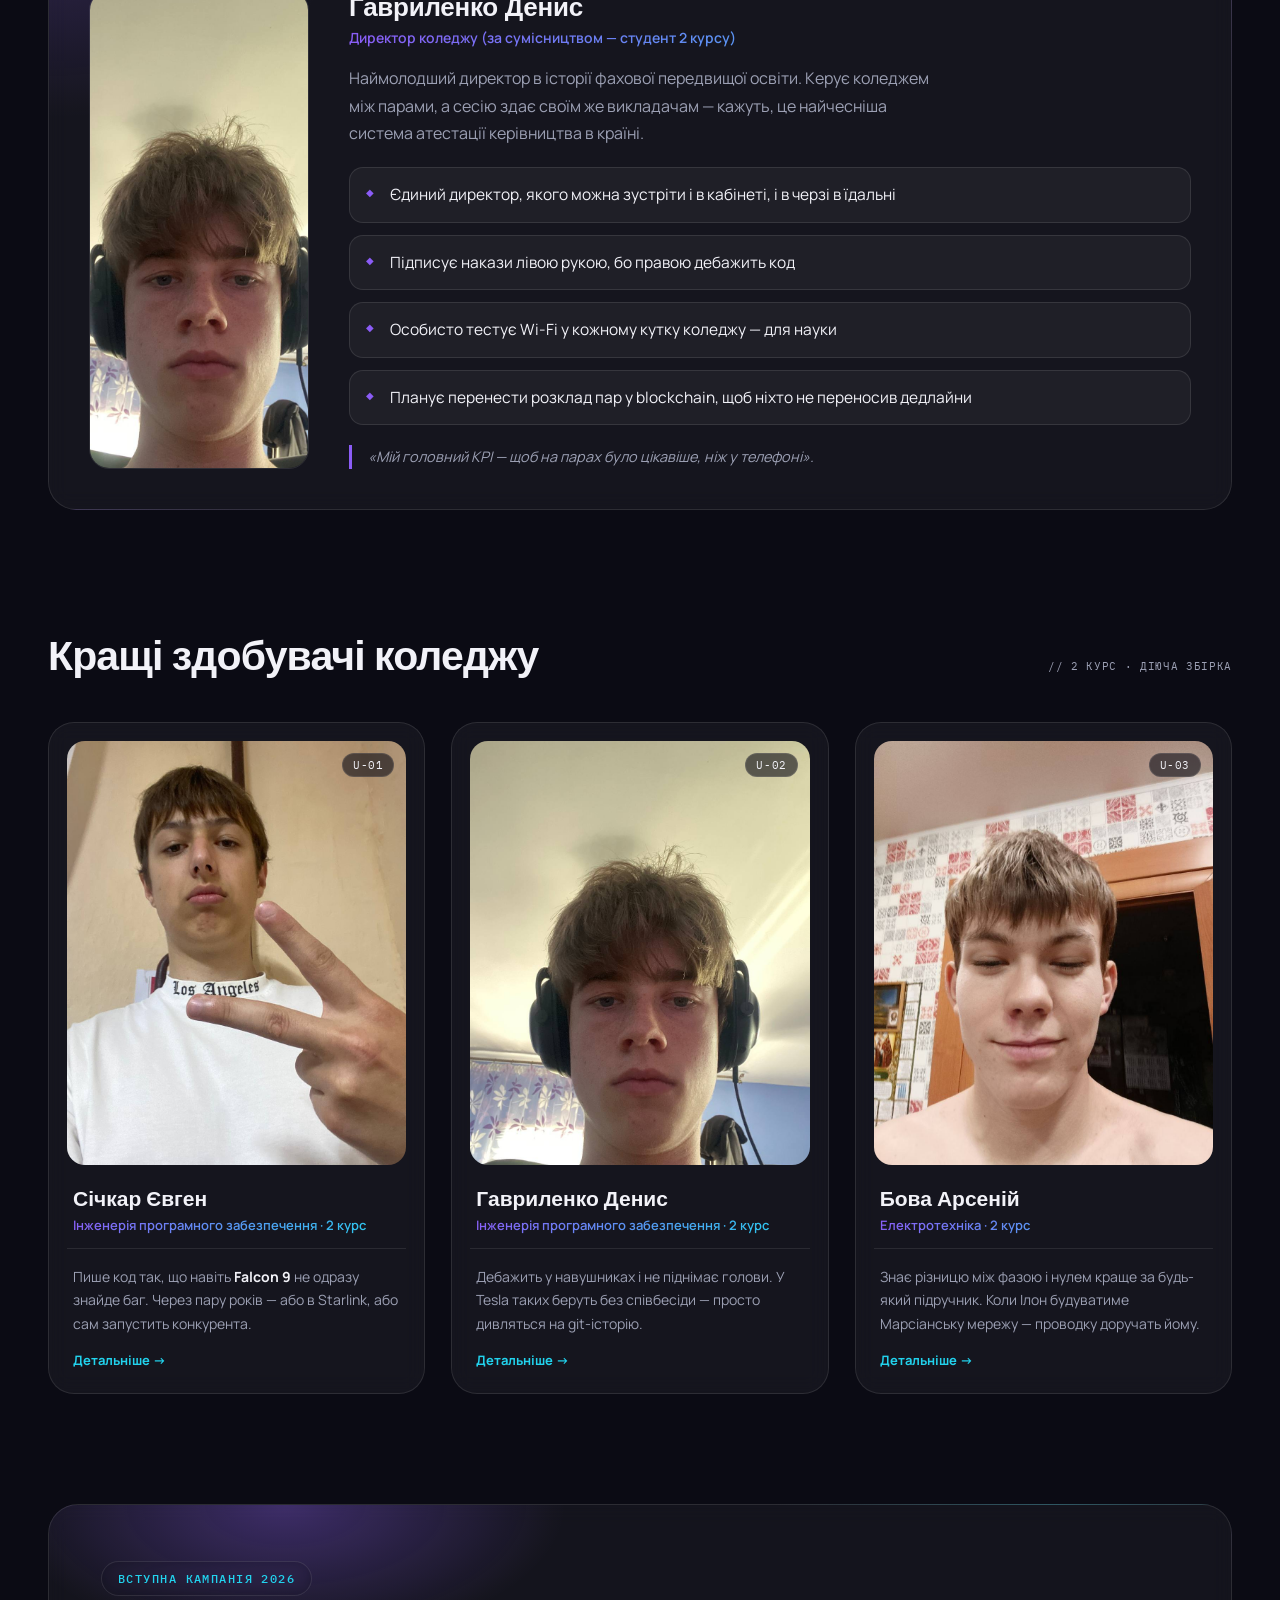
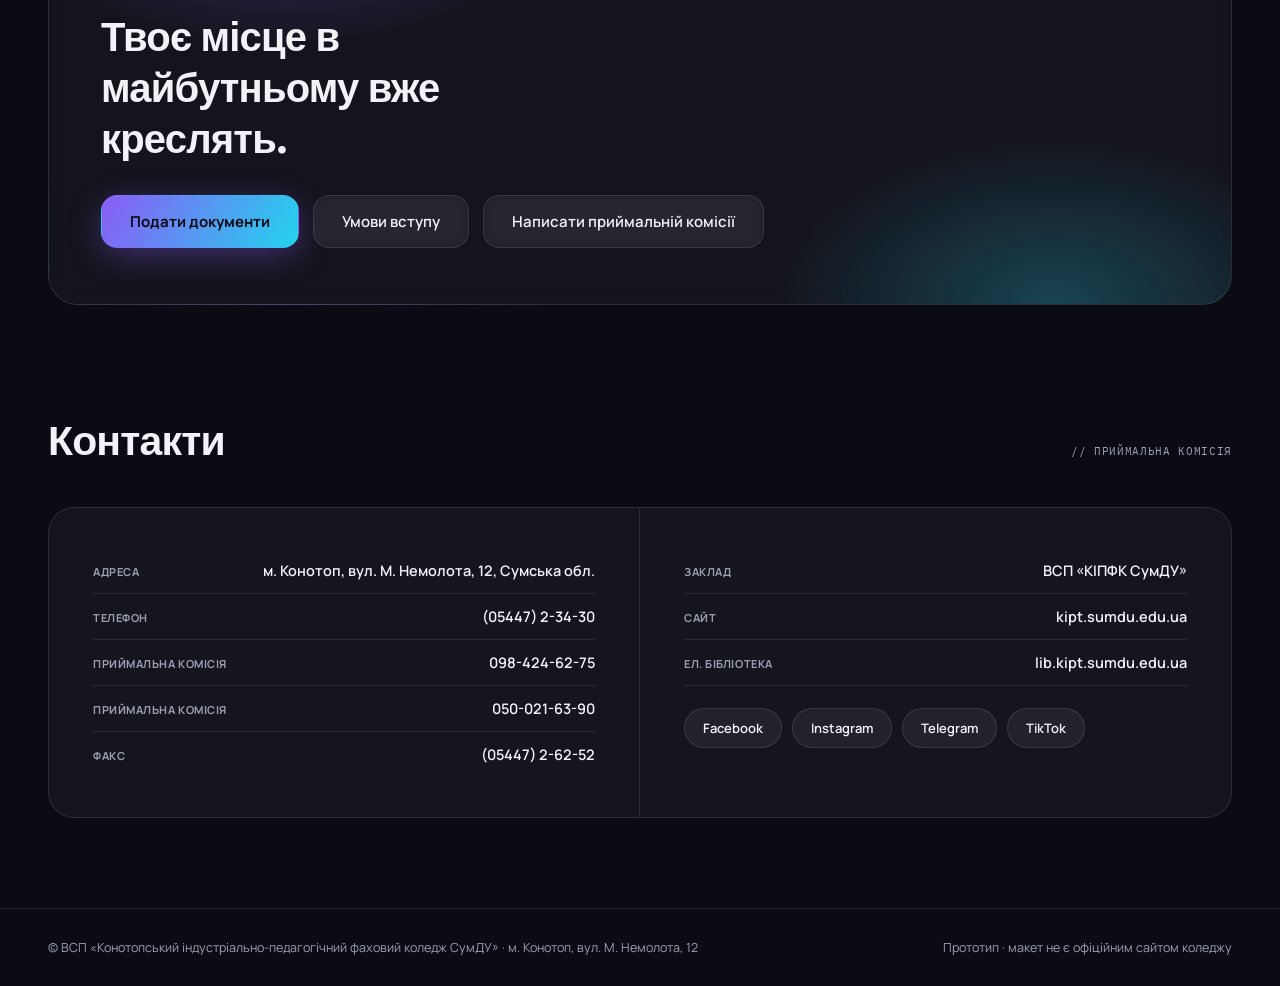
==== commit 15d18933: "Add files via upload" ====
--- a/index.html
+++ b/index.html
@@ -68,6 +68,14 @@
         <div class="stat"><b>Конотоп</b><span>вул. М. Немолота, 12</span></div>
       </div>
     </div>
+  </section>
+
+  <section class="director-section" id="director">
+    <div class="board-heading">
+      <h2>Слово директора</h2>
+      <span class="tag">// КЕРІВНИЦТВО</span>
+    </div>
+    <div id="directorContainer"></div>
   </section>
 
   <section class="board-section" id="students">
--- a/style.css
+++ b/style.css
@@ -1022,10 +1022,132 @@
   z-index:1;
 }
 
+
+
+/* ==== ДИРЕКТОР ==== */
+.director-section{
+  position:relative;
+  max-width:1280px;
+  margin:0 auto;
+  padding:20px 48px 70px;
+}
+.director-card{
+  display:flex;
+  gap:40px;
+  background:
+    radial-gradient(400px 240px at 0% 0%, rgba(139,92,246,0.18), transparent 70%),
+    var(--glass);
+  border:1px solid var(--glass-border);
+  border-radius:28px;
+  padding:40px;
+  flex-wrap:wrap;
+  backdrop-filter:blur(10px);
+}
+.director-photo{
+  width:220px;
+  flex-shrink:0;
+  aspect-ratio:4/5;
+  overflow:hidden;
+  border-radius:20px;
+  border:1px solid var(--glass-border);
+}
+.director-photo img{width:100%; height:100%; object-fit:cover; display:block;}
+.director-info{flex:1; min-width:260px;}
+.director-name{
+  font-family:'Space Grotesk', sans-serif;
+  font-size:26px;
+  font-weight:700;
+  letter-spacing:-0.01em;
+  margin-bottom:4px;
+}
+.director-title{
+  font-size:14px;
+  font-weight:600;
+  margin-bottom:18px;
+  background:var(--grad);
+  -webkit-background-clip:text;
+  background-clip:text;
+  color:transparent;
+}
+.director-message{
+  font-size:16px;
+  line-height:1.7;
+  color:var(--muted);
+  margin-bottom:20px;
+  max-width:60ch;
+}
+.director-card .info-list{margin-bottom:20px;}
+.director-quote{
+  font-size:14.5px;
+  line-height:1.65;
+  color:var(--muted);
+  font-style:italic;
+  border-left:3px solid var(--violet);
+  padding-left:16px;
+}
+
+/* ==== БУРГЕР-МЕНЮ (мобилка) ==== */
+.burger{
+  display:none;
+  flex-direction:column;
+  gap:5px;
+  background:var(--glass);
+  border:1px solid var(--glass-border);
+  border-radius:12px;
+  padding:12px 11px;
+  cursor:pointer;
+}
+.burger span{
+  display:block;
+  width:20px;
+  height:2px;
+  background:var(--ink);
+  border-radius:2px;
+  transition:transform .25s ease, opacity .2s ease;
+}
+.burger.open span:nth-child(1){transform:translateY(7px) rotate(45deg);}
+.burger.open span:nth-child(2){opacity:0;}
+.burger.open span:nth-child(3){transform:translateY(-7px) rotate(-45deg);}
+
+.mobile-menu{
+  position:fixed;
+  inset:0;
+  z-index:15;
+  background:rgba(11,11,20,0.96);
+  backdrop-filter:blur(20px);
+  display:flex;
+  flex-direction:column;
+  align-items:center;
+  justify-content:center;
+  gap:6px;
+  padding-top:70px;
+  opacity:0;
+  visibility:hidden;
+  transition:opacity .25s ease, visibility 0s linear .25s;
+}
+.mobile-menu.open{
+  opacity:1;
+  visibility:visible;
+  transition:opacity .25s ease, visibility 0s linear 0s;
+}
+.mobile-menu a{
+  font-family:'Space Grotesk', sans-serif;
+  font-size:22px;
+  font-weight:700;
+  color:var(--ink);
+  text-decoration:none;
+  padding:14px 28px;
+  border-radius:16px;
+  transition:background .2s ease, color .2s ease;
+}
+.mobile-menu a:hover{background:var(--glass-strong); color:var(--cyan);}
+
 /* ==== MOBILE ==== */
 @media (max-width: 860px){
-  header{padding:16px 22px;}
+  header{padding:14px 18px;}
   header nav{display:none;}
+  header > div:not(.brandmark){display:none;}
+  .burger{display:flex;}
   .hero{padding:64px 22px 46px;}
   .board-section, .info-hub{padding:36px 22px 64px;}
   .about-strip, .specialties-section, .apply-section, .apply-form-section, .contacts-section{padding-left:22px; padding-right:22px;}
@@ -1045,6 +1167,9 @@
   .contacts-inner{grid-template-columns:1fr;}
   .contacts-col:first-child{border-right:none; border-bottom:1px solid var(--line);}
   .teacher-card{flex-direction:column; align-items:flex-start;}
+  .director-section{padding-left:22px; padding-right:22px;}
+  .director-card{flex-direction:column; padding:26px 22px;}
+  .director-photo{width:150px;}
   .photo-placeholder, .teacher-photo{width:100px; height:125px;}
   .staff-search{max-width:none;}
 }
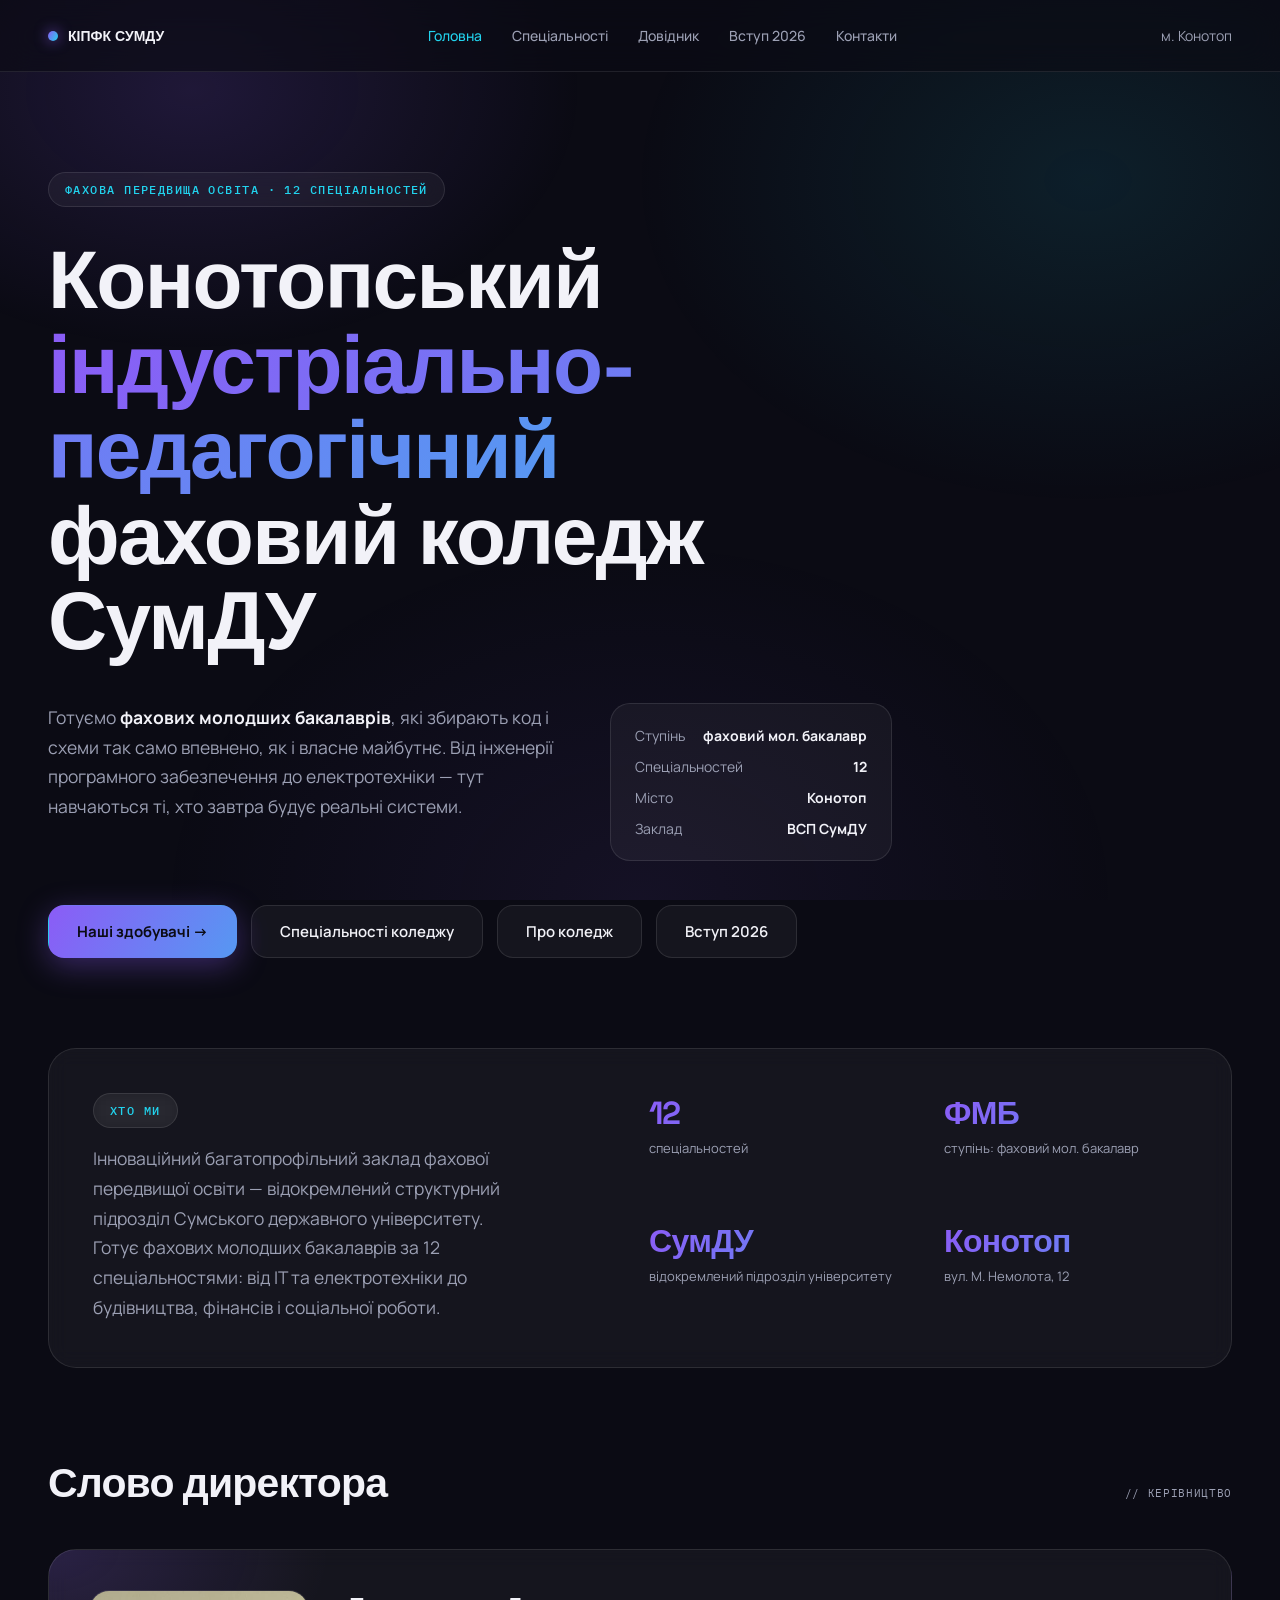
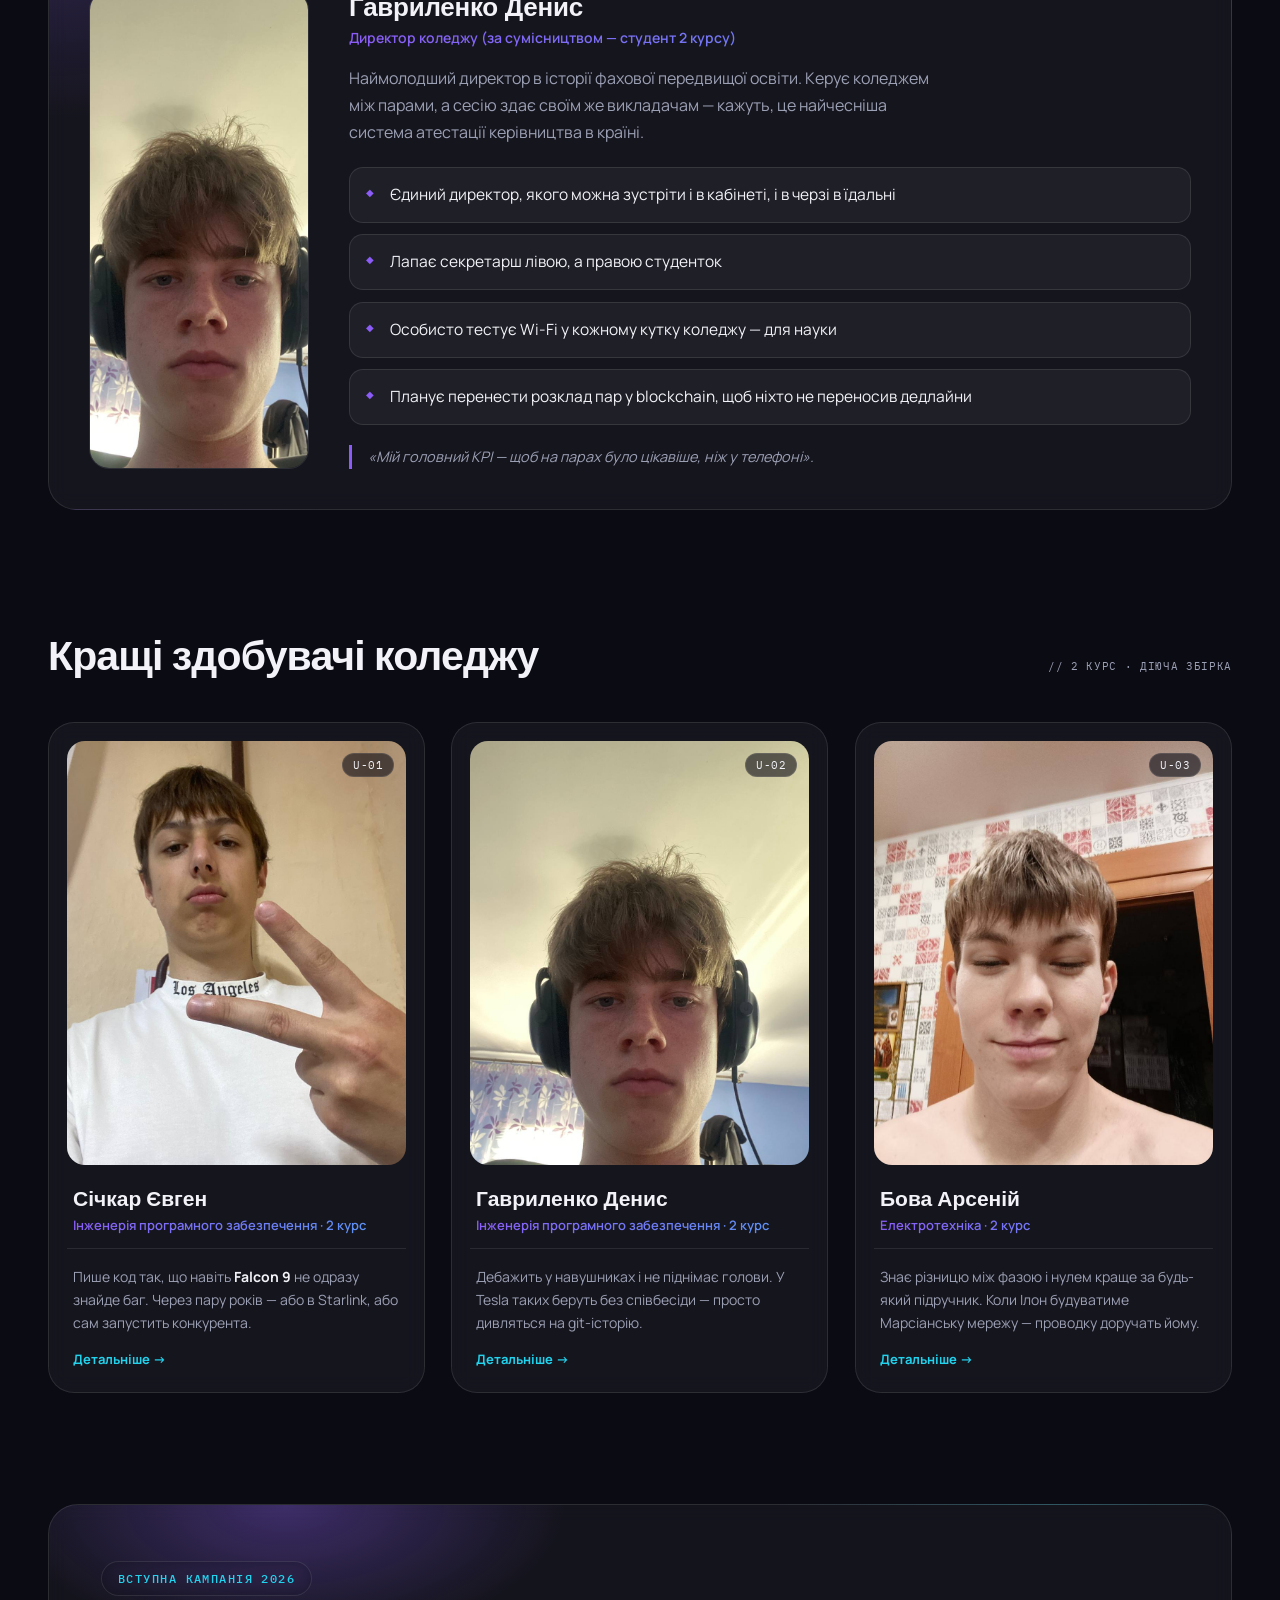
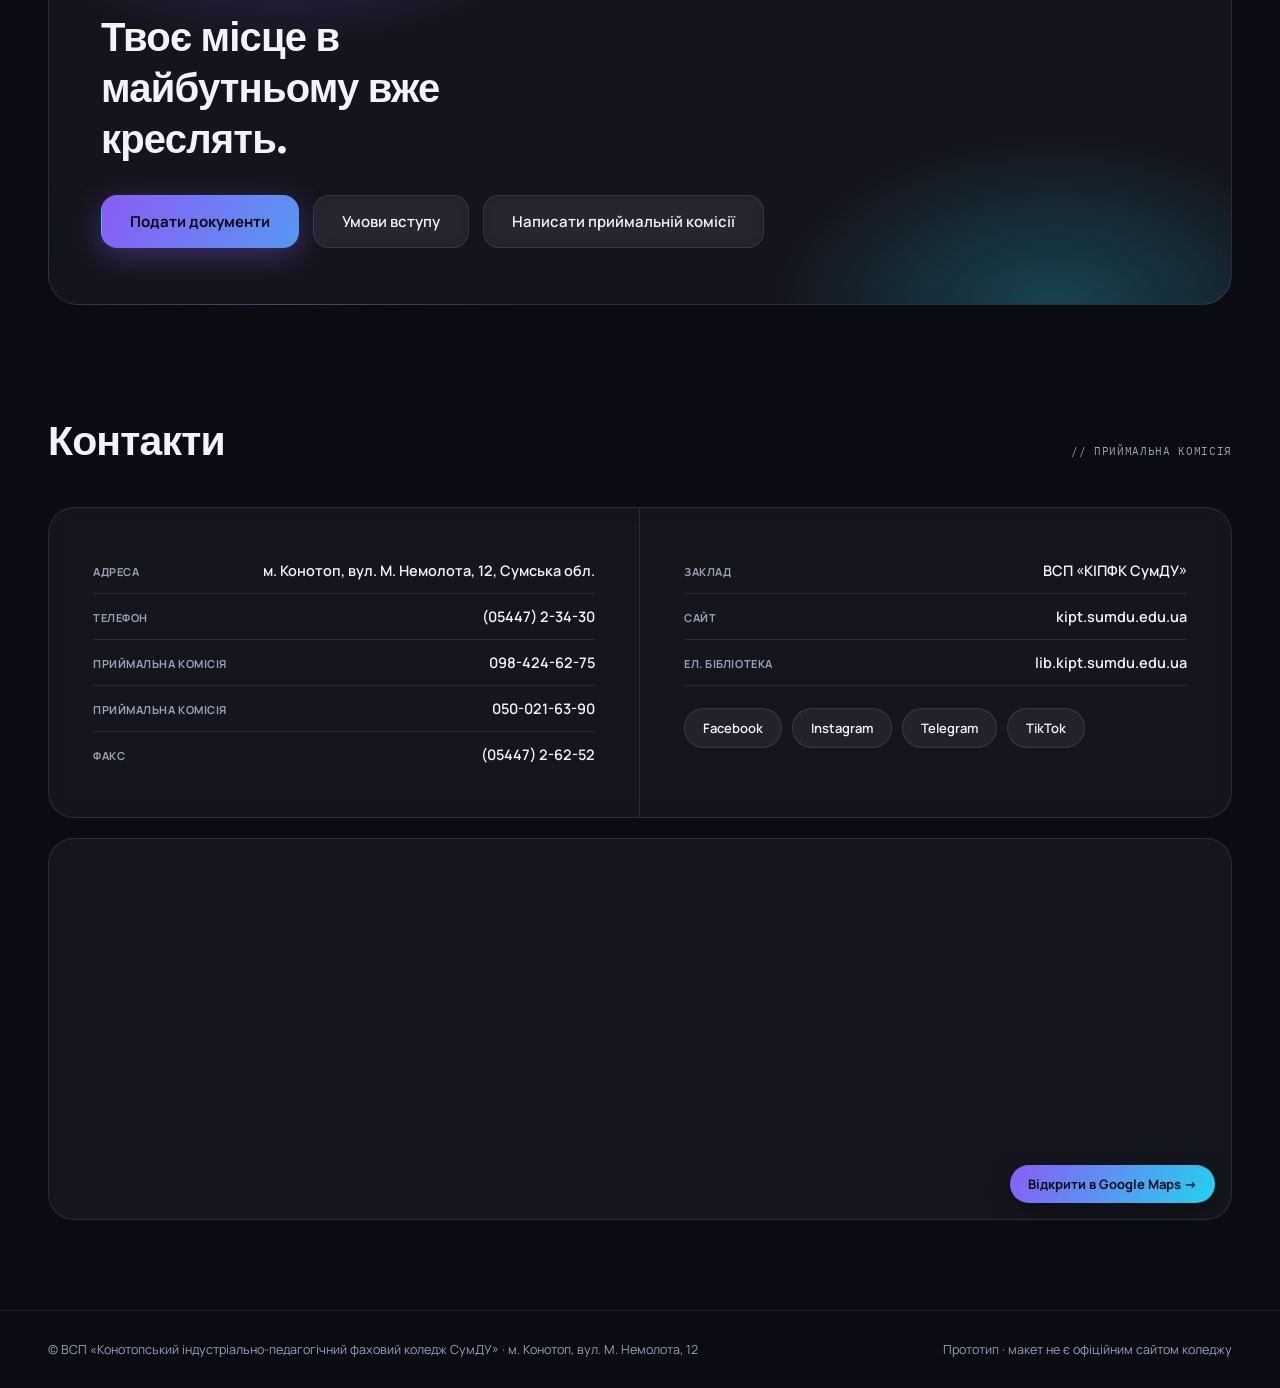
==== commit 2444d8ee: "Add files via upload" ====
--- a/index.html
+++ b/index.html
@@ -6,6 +6,9 @@
 <title>ВСП «Конотопський індустріально-педагогічний фаховий коледж СумДУ»</title>
 <link rel="preconnect" href="https://fonts.googleapis.com">
 <link href="https://fonts.googleapis.com/css2?family=Space+Grotesk:wght@400;500;600;700&family=IBM+Plex+Mono:wght@400;500;600&family=Manrope:wght@400;500;600;700&display=swap" rel="stylesheet">
+<link rel="icon" type="image/svg+xml" href="favicon.svg">
+<link rel="icon" type="image/png" sizes="32x32" href="favicon-32.png">
+<link rel="icon" type="image/png" sizes="128x128" href="favicon.png">
 <link rel="stylesheet" href="style.css">
 </head>
 <body>
--- a/style.css
+++ b/style.css
@@ -1173,3 +1173,153 @@
   .photo-placeholder, .teacher-photo{width:100px; height:125px;}
   .staff-search{max-width:none;}
 }
+
+/* ==================================================
+   АНИМАЦИИ
+   ================================================== */
+
+/* -- появление hero при загрузке (каскадом) -- */
+@keyframes heroIn{
+  from{opacity:0; transform:translateY(24px);}
+  to{opacity:1; transform:translateY(0);}
+}
+.hero .eyebrow{animation:heroIn .7s cubic-bezier(.2,.8,.25,1) both;}
+.hero h1.title{animation:heroIn .7s cubic-bezier(.2,.8,.25,1) .12s both;}
+.hero .subtitle-row{animation:heroIn .7s cubic-bezier(.2,.8,.25,1) .24s both;}
+.hero .cta-row{animation:heroIn .7s cubic-bezier(.2,.8,.25,1) .36s both;}
+
+/* -- живой градиент на акцентах -- */
+@keyframes gradShift{
+  0%{background-position:0% 50%;}
+  50%{background-position:100% 50%;}
+  100%{background-position:0% 50%;}
+}
+h1.title .accent,
+.stat b,
+.chip-role,
+.modal-role,
+.director-title{
+  background-size:200% 200%;
+  animation:gradShift 6s ease infinite;
+}
+.btn.primary,
+.tab-btn.active{
+  background-size:200% 200%;
+  animation:gradShift 5s ease infinite;
+}
+
+/* -- дыхание фоновых свечений -- */
+@keyframes glowDrift{
+  0%{transform:scale(1) translate(0,0); opacity:1;}
+  50%{transform:scale(1.08) translate(1.5%, -1%); opacity:0.85;}
+  100%{transform:scale(1) translate(0,0); opacity:1;}
+}
+.blueprint-grid{animation:glowDrift 14s ease-in-out infinite;}
+
+/* -- пульс точки в логотипе -- */
+@keyframes dotPulse{
+  0%, 100%{box-shadow:0 0 10px rgba(139,92,246,0.7);}
+  50%{box-shadow:0 0 22px rgba(34,211,238,0.9);}
+}
+.brandmark .dot{animation:dotPulse 3s ease-in-out infinite;}
+
+/* -- появление блоков при скролле -- */
+.reveal{
+  opacity:0;
+  transform:translateY(26px);
+  transition:opacity .7s cubic-bezier(.2,.8,.25,1), transform .7s cubic-bezier(.2,.8,.25,1);
+  will-change:opacity, transform;
+}
+.reveal.visible{
+  opacity:1;
+  transform:translateY(0);
+}
+
+/* -- лёгкое свечение при наведении на строки специальностей -- */
+.spec-row:hover .spec-code{text-shadow:0 0 14px rgba(34,211,238,0.8);}
+
+/* -- отключение анимаций для чувствительных к движению -- */
+@media (prefers-reduced-motion: reduce){
+  .hero .eyebrow, .hero h1.title, .hero .subtitle-row, .hero .cta-row{animation:none;}
+  h1.title .accent, .stat b, .chip-role, .modal-role, .director-title,
+  .btn.primary, .tab-btn.active{animation:none;}
+  .blueprint-grid{animation:none;}
+  .brandmark .dot{animation:none;}
+  .reveal{opacity:1; transform:none; transition:none;}
+}
+
+/* ==== КАРТА В КОНТАКТАХ ==== */
+.map-wrap{
+  margin-top:20px;
+  border-radius:26px;
+  overflow:hidden;
+  border:1px solid var(--glass-border);
+  position:relative;
+  background:var(--glass);
+}
+.map-wrap iframe{
+  width:100%;
+  height:380px;
+  border:0;
+  display:block;
+  filter:grayscale(0.25) contrast(1.02);
+}
+.map-link{
+  position:absolute;
+  bottom:16px;
+  right:16px;
+  font-size:13px;
+  font-weight:700;
+  color:#0B0B14;
+  background:var(--grad);
+  padding:10px 18px;
+  border-radius:999px;
+  text-decoration:none;
+  box-shadow:0 8px 24px rgba(0,0,0,0.35);
+  transition:transform .2s ease, box-shadow .2s ease;
+}
+.map-link:hover{
+  transform:translateY(-2px);
+  box-shadow:0 12px 32px rgba(139,92,246,0.4);
+}
+@media (max-width: 860px){
+  .map-wrap iframe{height:280px;}
+}
+
+/* ==== КНОПКА "НАВЕРХ" ==== */
+.to-top{
+  position:fixed;
+  bottom:24px;
+  right:24px;
+  z-index:30;
+  width:48px;
+  height:48px;
+  border-radius:50%;
+  border:1px solid var(--glass-border);
+  background:rgba(20,20,31,0.8);
+  backdrop-filter:blur(10px);
+  color:var(--ink);
+  font-size:20px;
+  cursor:pointer;
+  opacity:0;
+  visibility:hidden;
+  transform:translateY(14px);
+  transition:opacity .3s ease, transform .3s ease, visibility 0s linear .3s, background .2s ease, box-shadow .2s ease;
+}
+.to-top.show{
+  opacity:1;
+  visibility:visible;
+  transform:translateY(0);
+  transition:opacity .3s ease, transform .3s ease, visibility 0s linear 0s, background .2s ease, box-shadow .2s ease;
+}
+.to-top:hover{
+  background:var(--grad);
+  color:#0B0B14;
+  box-shadow:0 10px 30px rgba(139,92,246,0.45);
+}
+@media (max-width: 860px){
+  .to-top{bottom:18px; right:18px; width:44px; height:44px;}
+}
+@media (prefers-reduced-motion: reduce){
+  .to-top{transition:none;}
+}
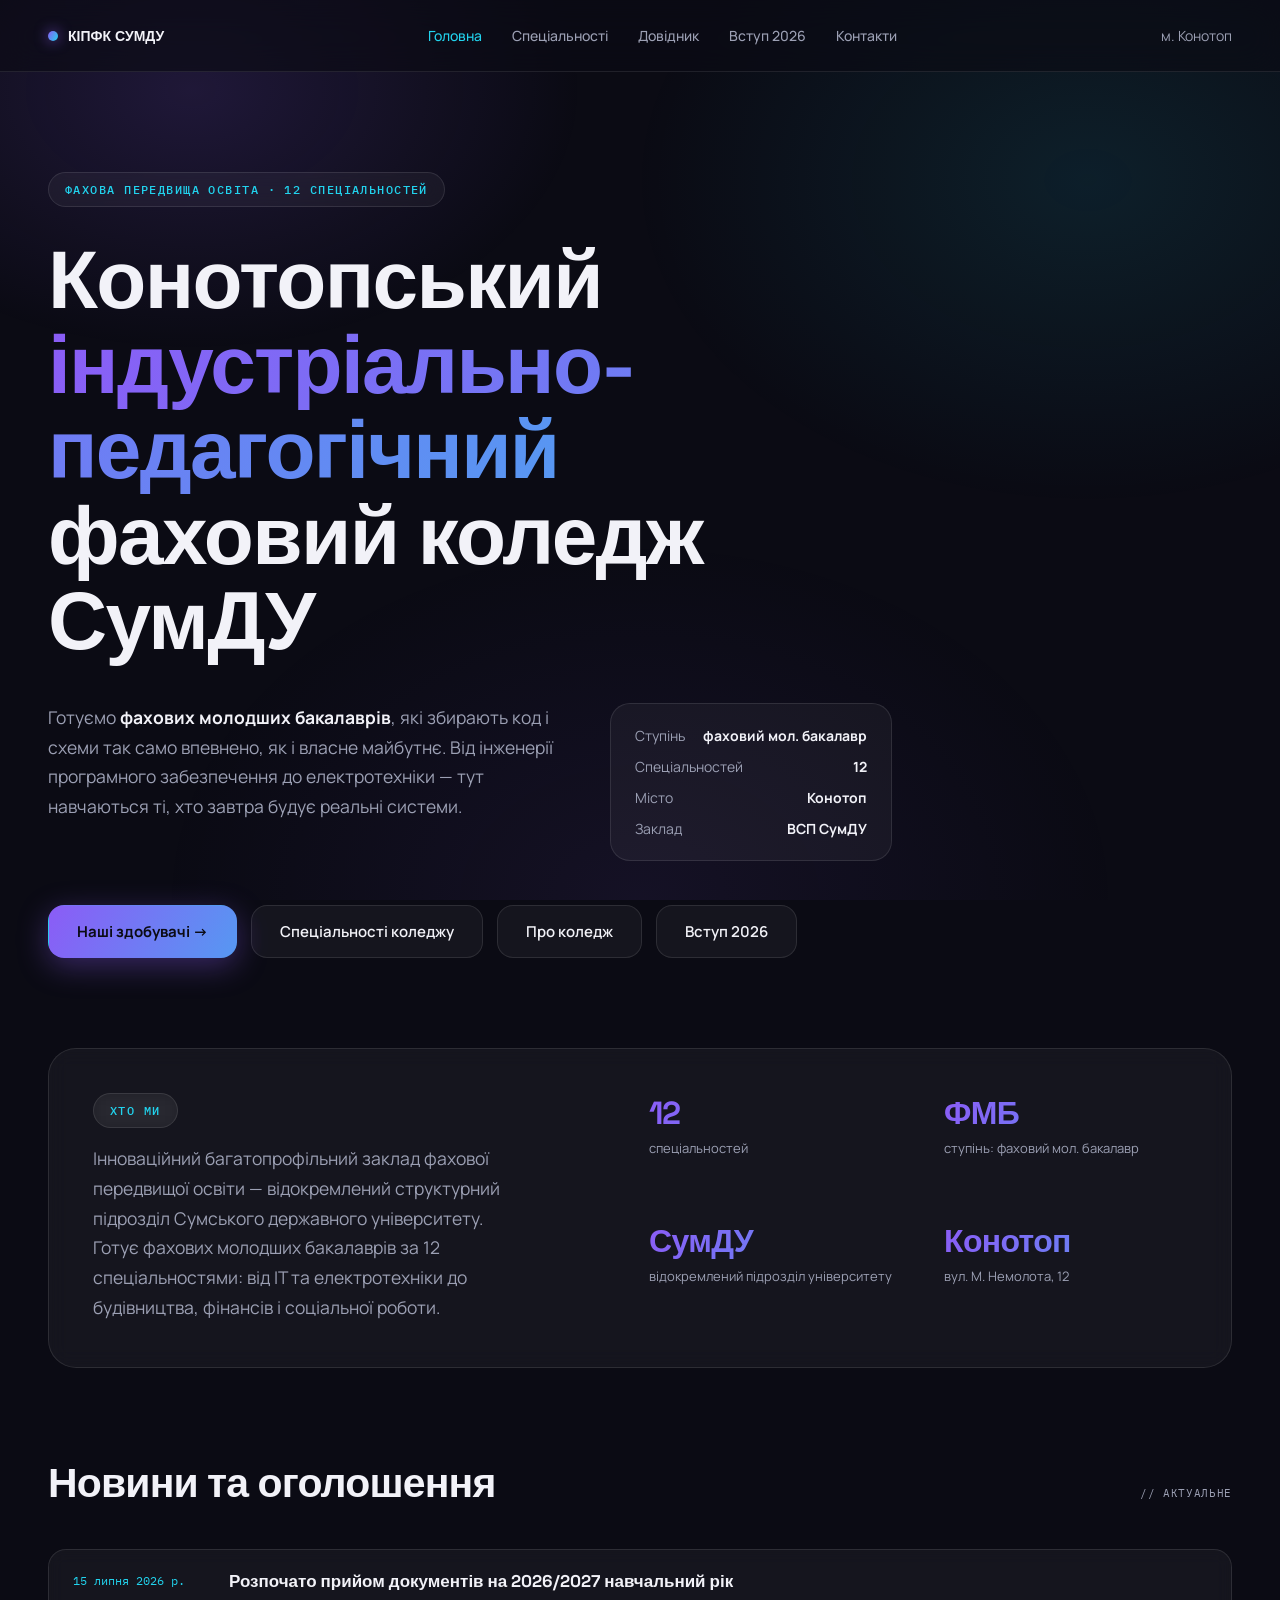
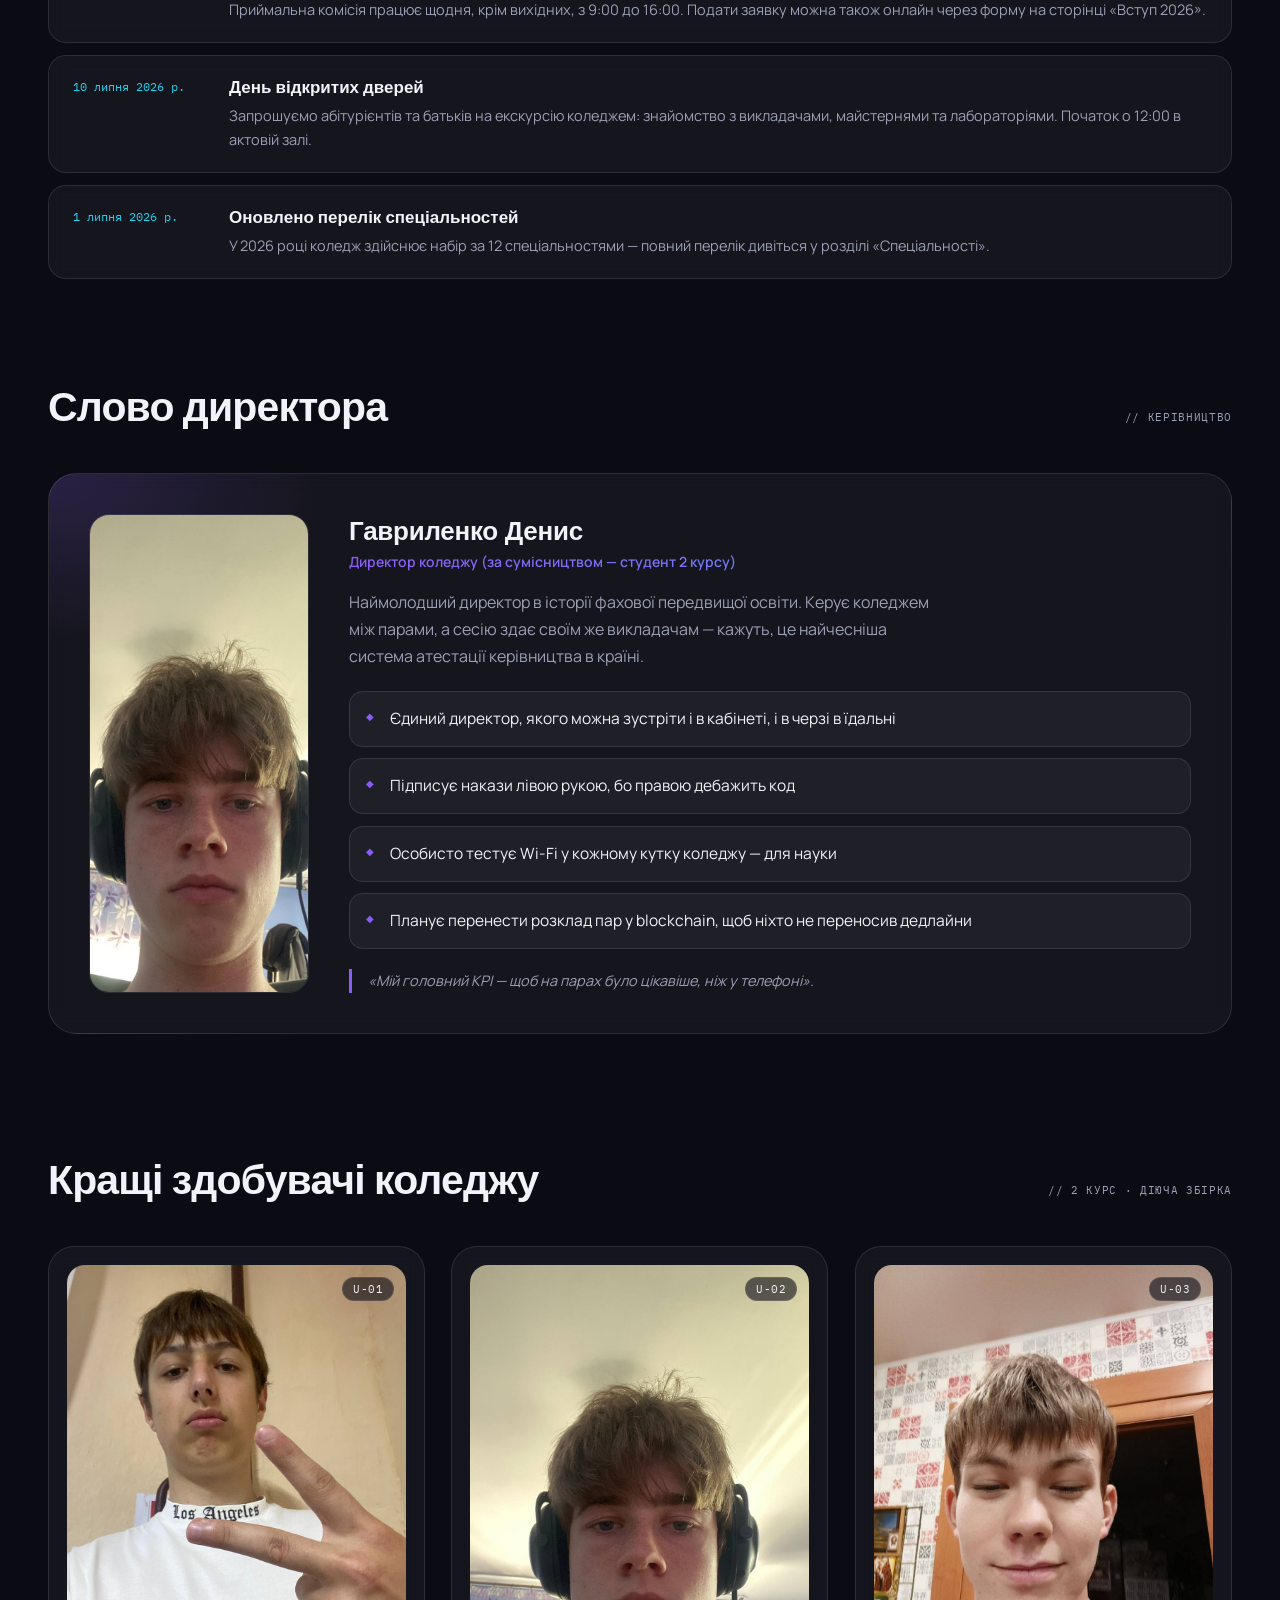
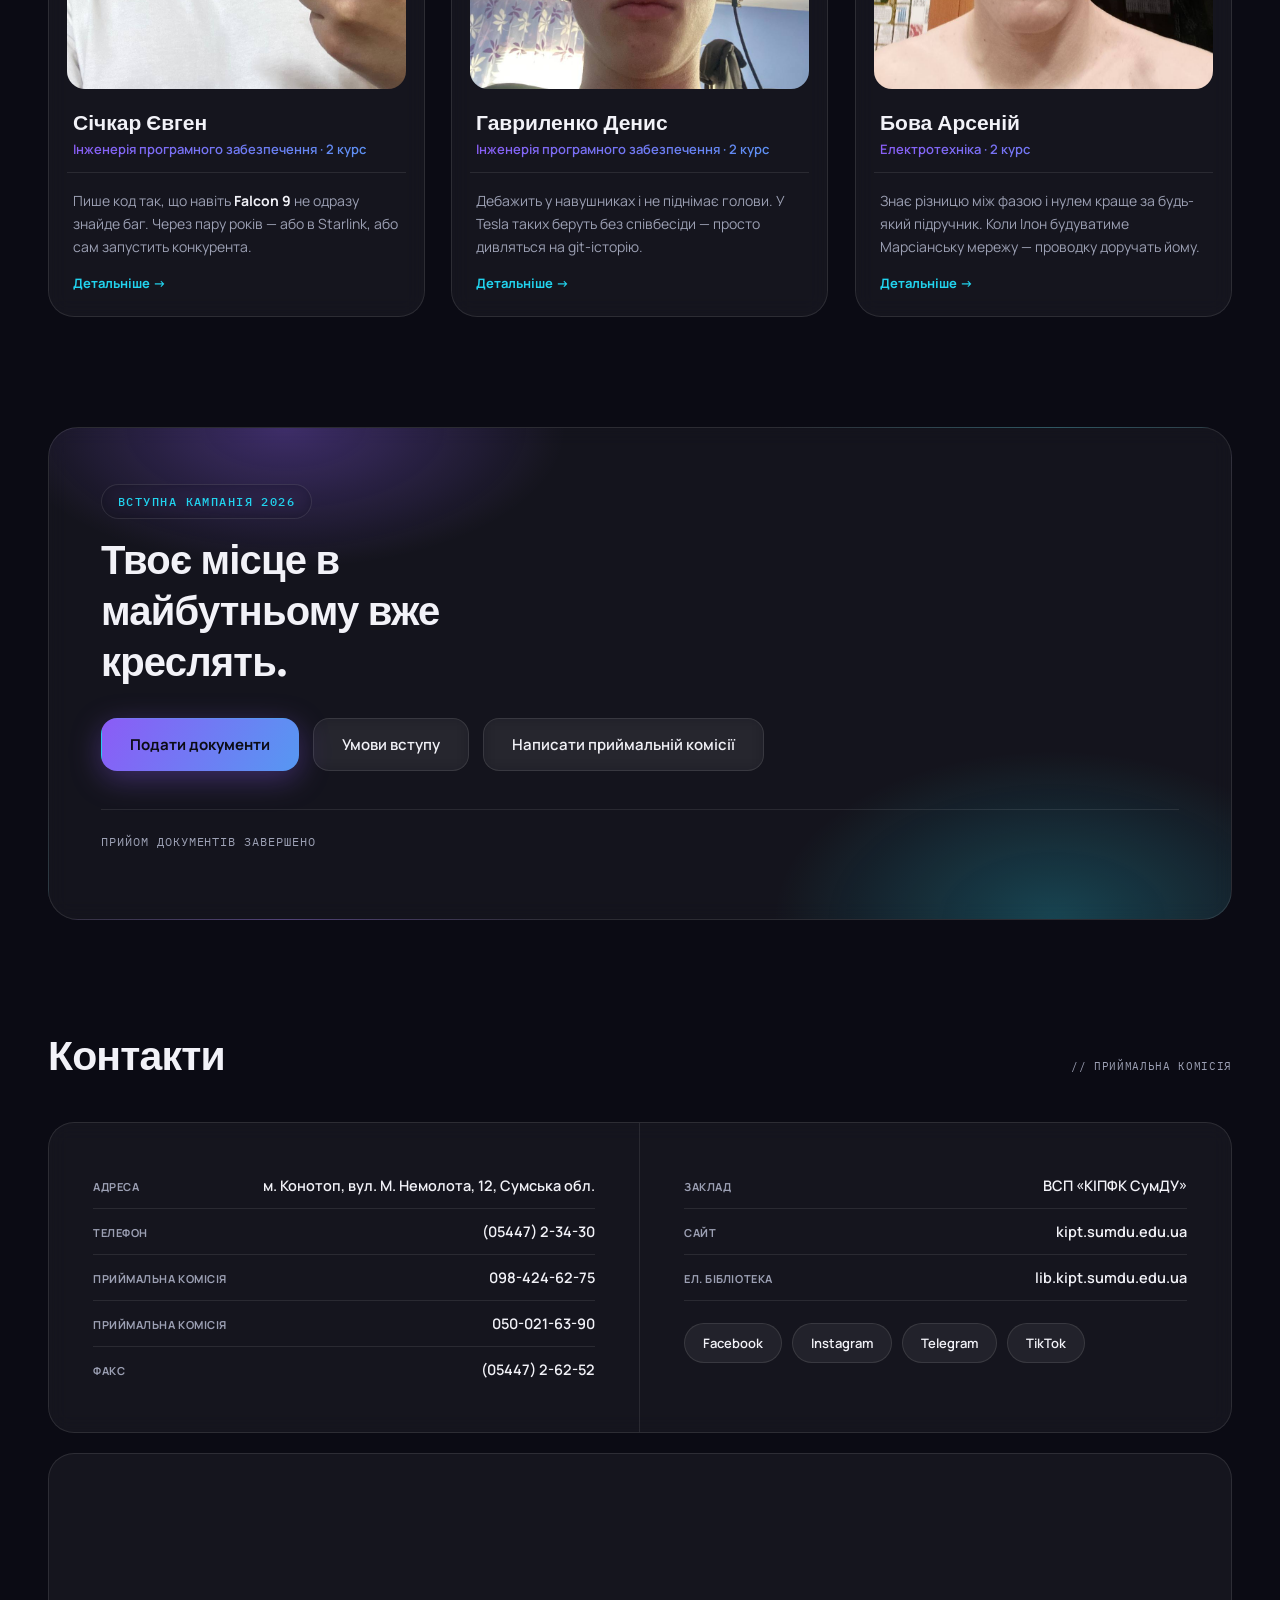
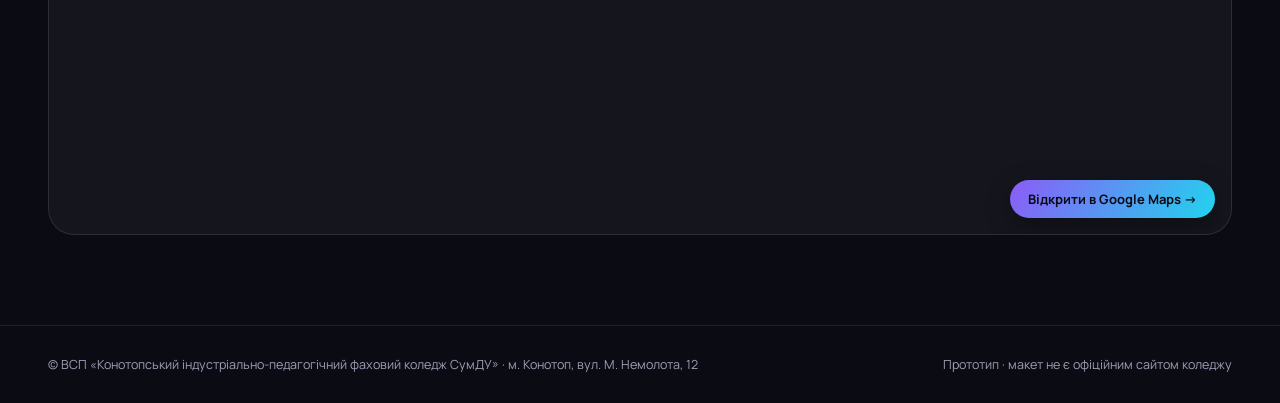
==== commit eb995272: "Add files via upload" ====
--- a/index.html
+++ b/index.html
@@ -71,6 +71,14 @@
         <div class="stat"><b>Конотоп</b><span>вул. М. Немолота, 12</span></div>
       </div>
     </div>
+  </section>
+
+  <section class="news-section" id="news">
+    <div class="board-heading">
+      <h2>Новини та оголошення</h2>
+      <span class="tag">// АКТУАЛЬНЕ</span>
+    </div>
+    <div id="newsContainer"></div>
   </section>
 
   <section class="director-section" id="director">
--- a/style.css
+++ b/style.css
@@ -1323,3 +1323,145 @@
 @media (prefers-reduced-motion: reduce){
   .to-top{transition:none;}
 }
+
+/* ==== НОВОСТИ ==== */
+.news-section{
+  position:relative;
+  max-width:1280px;
+  margin:0 auto;
+  padding:20px 48px 70px;
+}
+.news-card{
+  display:flex;
+  gap:26px;
+  background:var(--glass);
+  border:1px solid var(--glass-border);
+  border-radius:18px;
+  padding:20px 24px;
+  margin-bottom:12px;
+  backdrop-filter:blur(8px);
+  transition:border-color .2s ease, transform .2s ease;
+}
+.news-card:hover{border-color:rgba(139,92,246,0.4); transform:translateX(5px);}
+.news-date{
+  font-family:'IBM Plex Mono', monospace;
+  font-size:12px;
+  color:var(--cyan);
+  white-space:nowrap;
+  padding-top:3px;
+  min-width:130px;
+}
+.news-title{font-family:'Space Grotesk', sans-serif; font-size:17px; font-weight:700; margin-bottom:6px;}
+.news-text{font-size:14.5px; line-height:1.65; color:var(--muted);}
+
+/* ==== ТАЙМЕР ==== */
+.countdown{
+  flex-basis:100%;
+  border-top:1px solid var(--line);
+  padding-top:24px;
+  margin-top:8px;
+}
+.countdown-title{
+  font-family:'IBM Plex Mono', monospace;
+  font-size:12px;
+  text-transform:uppercase;
+  letter-spacing:0.08em;
+  color:var(--muted);
+  margin-bottom:14px;
+}
+.countdown-units{display:flex; gap:14px; flex-wrap:wrap;}
+.cd-unit{
+  display:flex;
+  flex-direction:column;
+  align-items:center;
+  gap:4px;
+  min-width:74px;
+  background:rgba(255,255,255,0.05);
+  border:1px solid var(--glass-border);
+  border-radius:16px;
+  padding:14px 10px;
+}
+.cd-num{
+  font-family:'Space Grotesk', sans-serif;
+  font-size:30px;
+  font-weight:700;
+  background:var(--grad);
+  background-size:200% 200%;
+  animation:gradShift 5s ease infinite;
+  -webkit-background-clip:text;
+  background-clip:text;
+  color:transparent;
+  font-variant-numeric:tabular-nums;
+}
+.cd-label{
+  font-size:11px;
+  text-transform:uppercase;
+  letter-spacing:0.06em;
+  color:var(--muted);
+}
+
+/* ==== КНОПКИ В ШАПКЕ (тема / язык) ==== */
+.hdr-btn{
+  width:40px;
+  height:40px;
+  border-radius:12px;
+  border:1px solid var(--glass-border);
+  background:var(--glass);
+  color:var(--ink);
+  font-size:14px;
+  font-weight:700;
+  font-family:'Manrope', sans-serif;
+  cursor:pointer;
+  margin-left:8px;
+  transition:all .2s ease;
+}
+.hdr-btn:hover{border-color:rgba(255,255,255,0.3); transform:translateY(-2px);}
+
+/* ==== СВЕТЛАЯ ТЕМА ==== */
+body.light{
+  --bg: #ECEAE4;
+  --glass: rgba(28,27,24,0.045);
+  --glass-strong: rgba(28,27,24,0.08);
+  --glass-border: rgba(28,27,24,0.13);
+  --panel: rgba(28,27,24,0.06);
+  --ink: #1C1B18;
+  --text: #1C1B18;
+  --muted: #6E6B63;
+  --line: rgba(28,27,24,0.12);
+}
+body.light .blueprint-grid{opacity:0.55;}
+body.light header{background:rgba(236,234,228,0.85);}
+body.light .mobile-menu{background:rgba(236,234,228,0.97);}
+body.light .modal-card{background:#F7F6F2;}
+body.light .to-top{background:rgba(247,246,242,0.85);}
+body.light .field select option{background:#F7F6F2; color:var(--ink);}
+body.light .chip::before{color:#fff;}
+body.light .spec-tag,
+body.light .subject-tag,
+body.light .social-row a,
+body.light .modal-close,
+body.light .modal-stats,
+body.light .cd-unit,
+body.light .schedule-table th,
+body.light .staff-table th{background:rgba(28,27,24,0.05);}
+body.light .field input,
+body.light .field select,
+body.light .field textarea{background:rgba(28,27,24,0.05);}
+body.light .apply-inner{
+  background:
+    radial-gradient(400px 200px at 20% 0%, rgba(139,92,246,0.22), transparent 70%),
+    radial-gradient(400px 240px at 85% 100%, rgba(34,211,238,0.16), transparent 70%),
+    rgba(28,27,24,0.04);
+}
+body.light .hdr-btn:hover{border-color:rgba(28,27,24,0.3);}
+body.light .tab-btn:hover{border-color:rgba(28,27,24,0.35);}
+body.light .btn:not(.primary):hover{border-color:rgba(28,27,24,0.35);}
+
+@media (max-width: 860px){
+  .news-section{padding-left:22px; padding-right:22px;}
+  .news-card{flex-direction:column; gap:8px;}
+  .news-date{min-width:0;}
+  .cd-unit{min-width:64px; padding:10px 8px;}
+  .cd-num{font-size:24px;}
+  .hdr-btn{width:38px; height:38px; margin-left:6px;}
+}
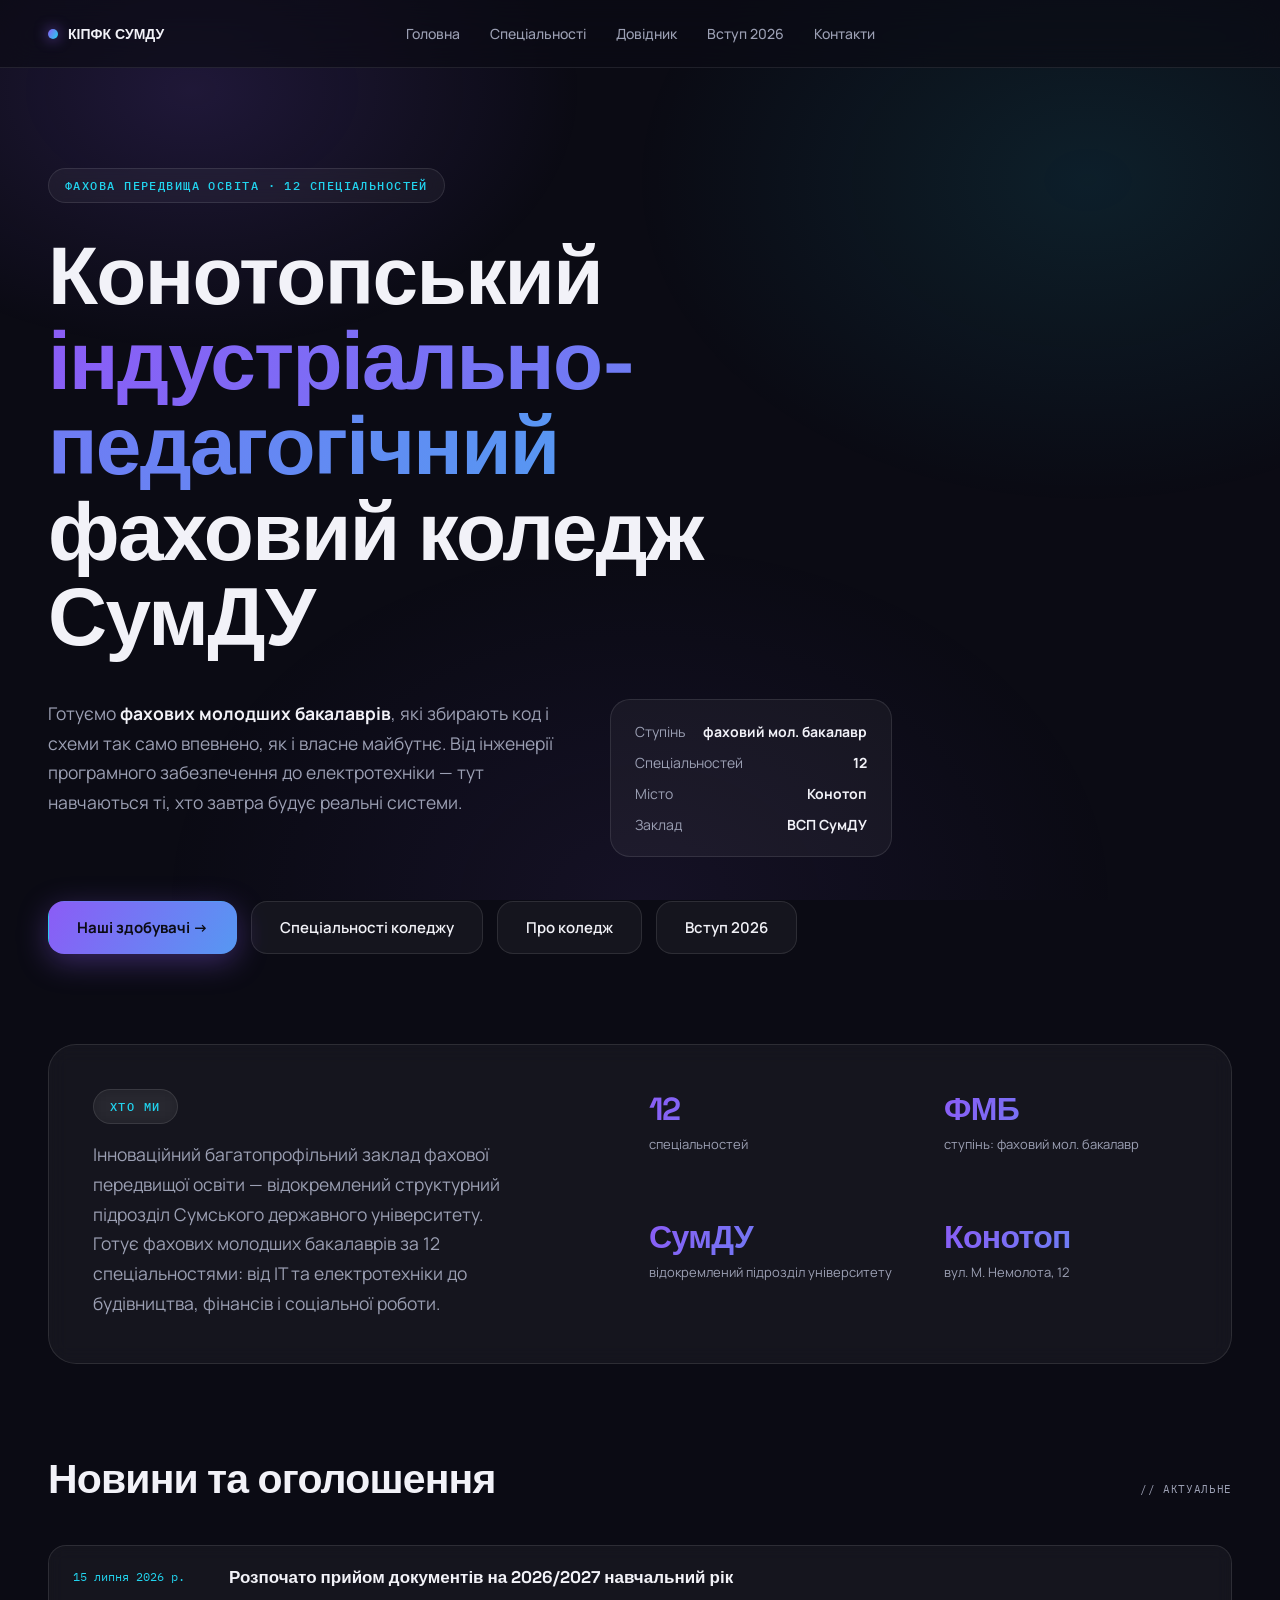
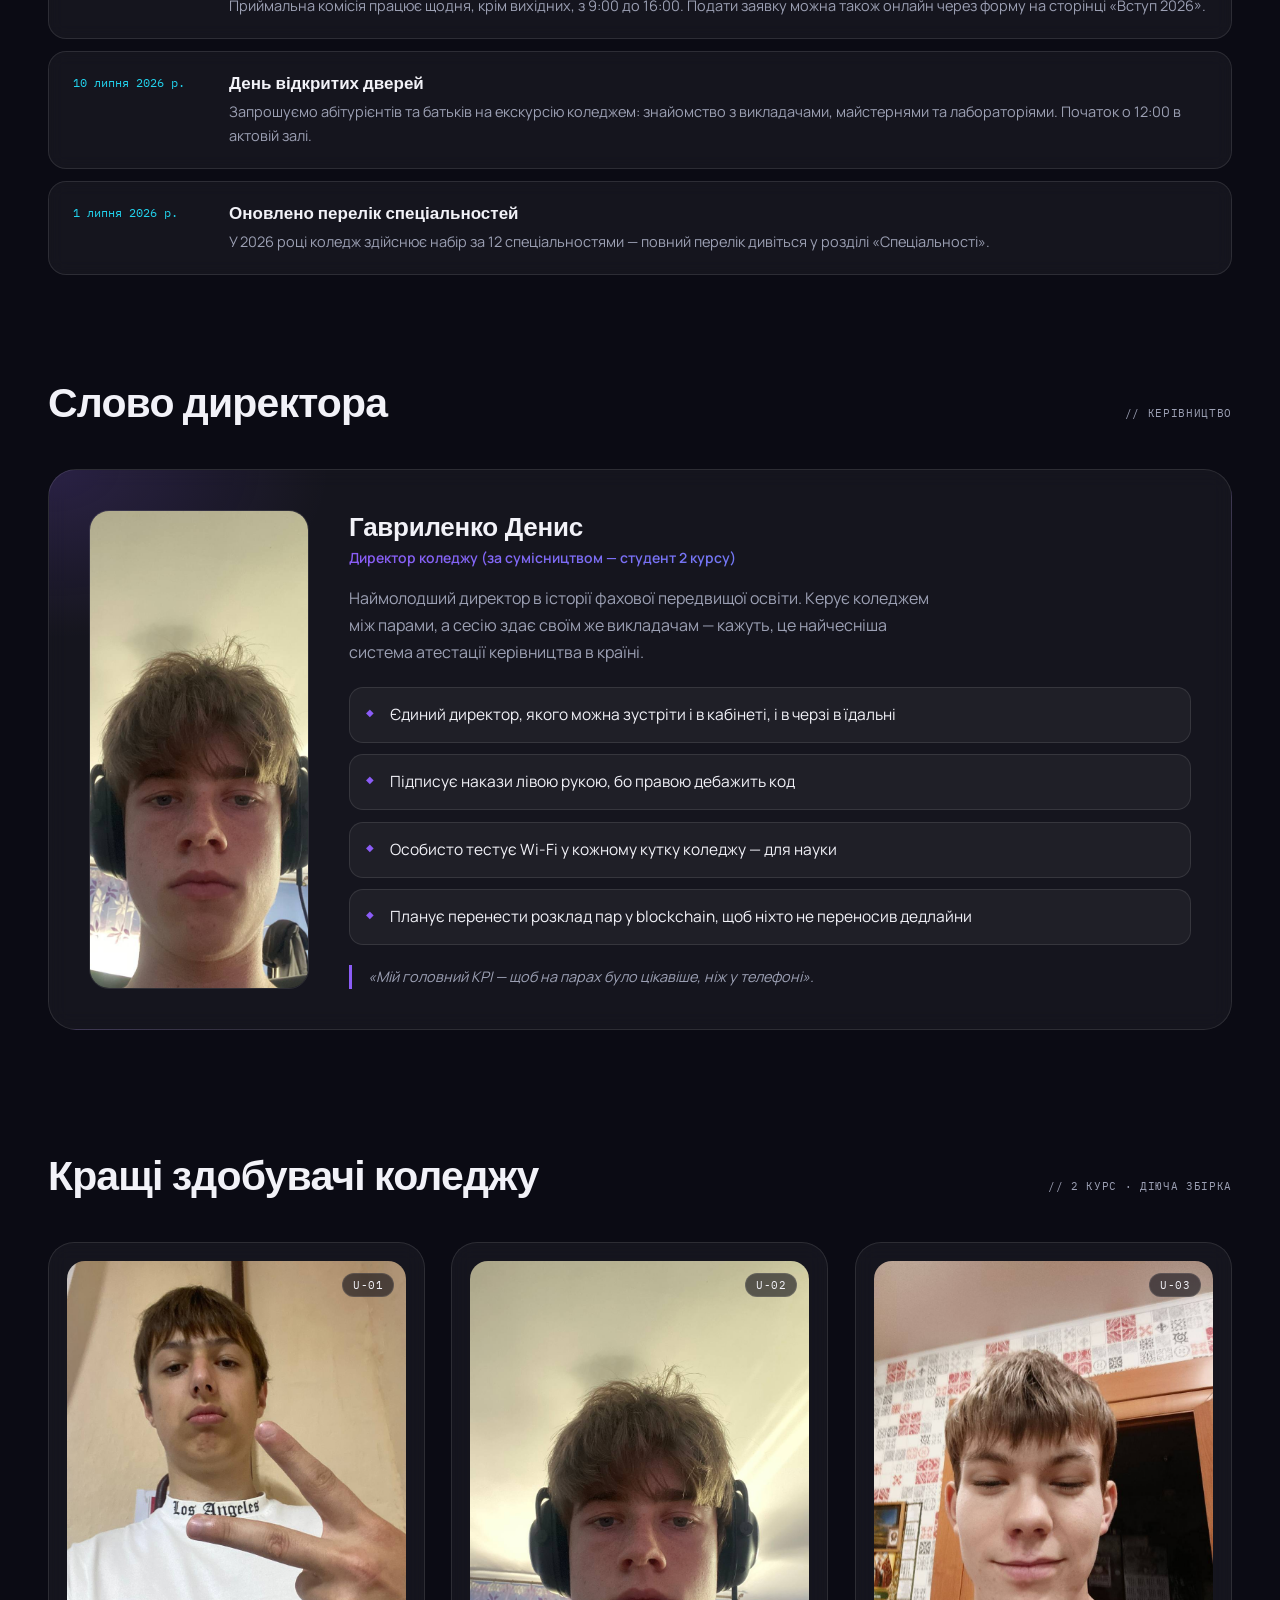
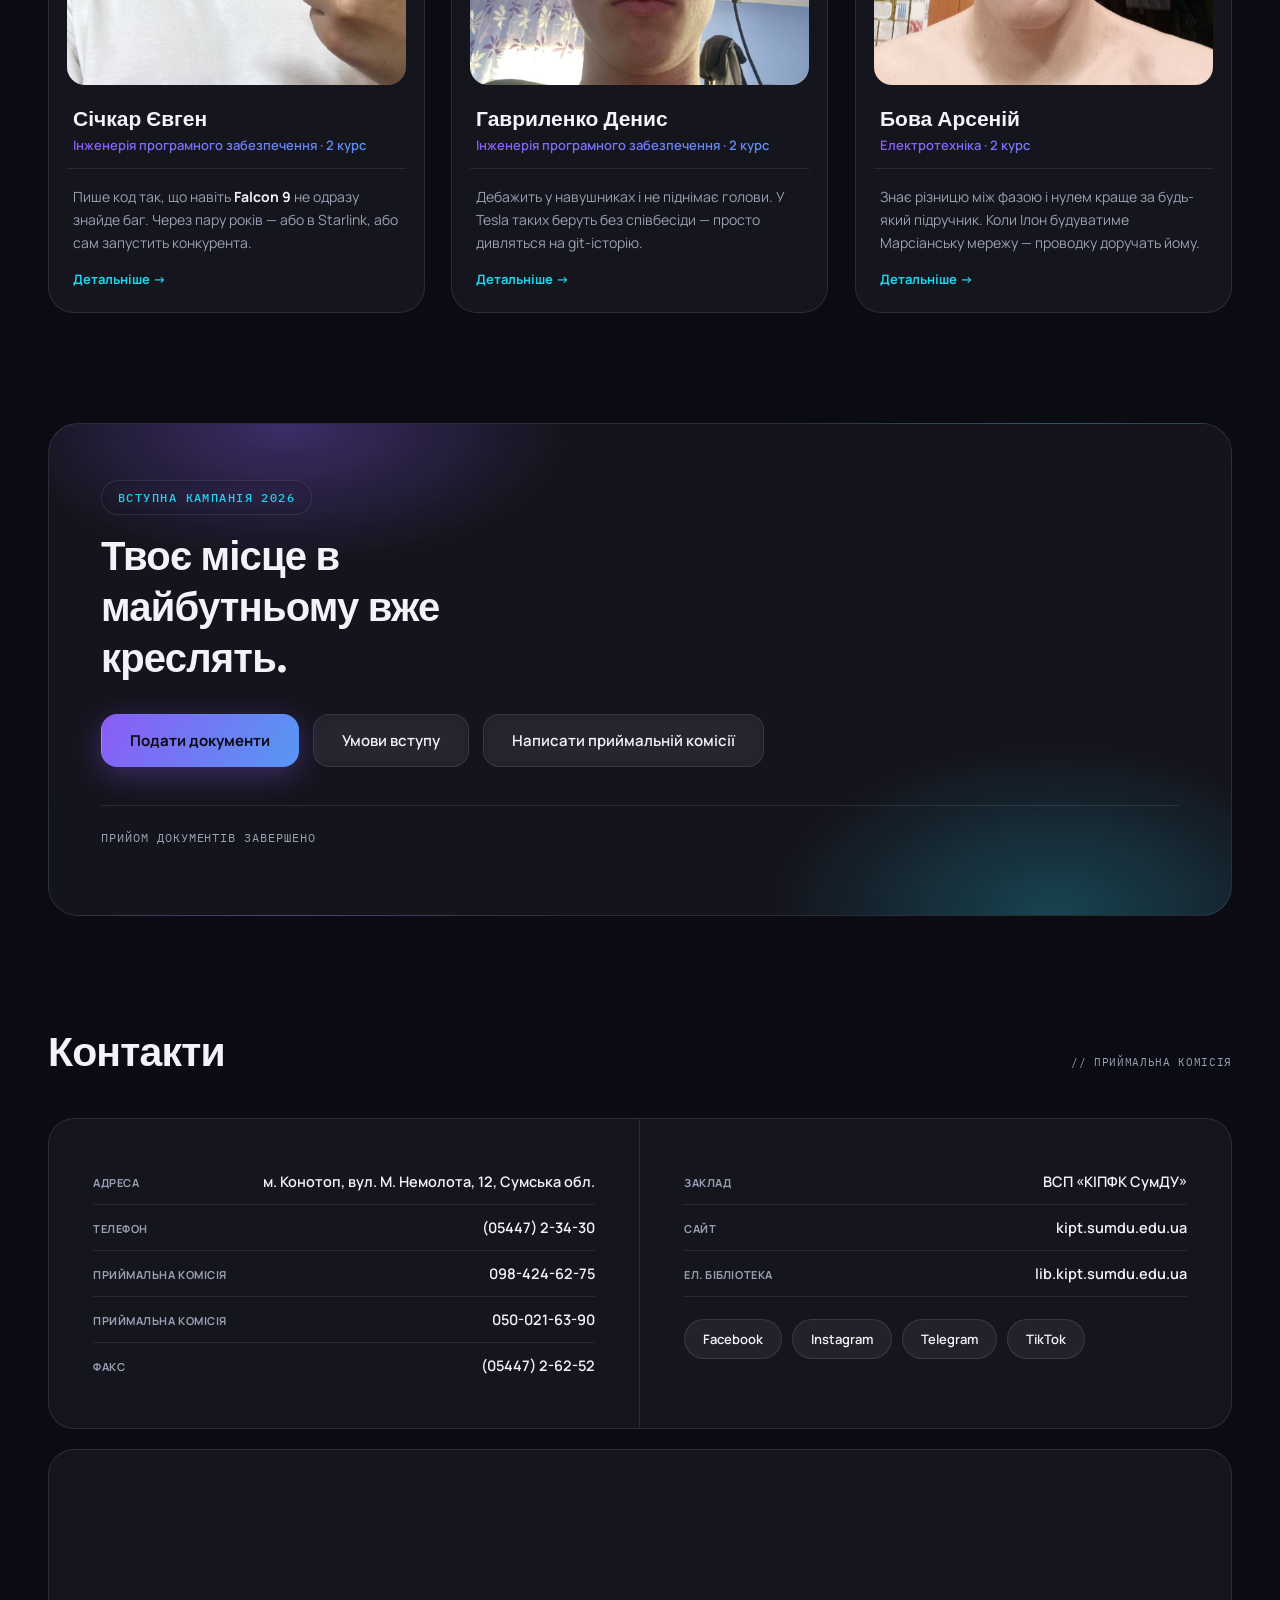
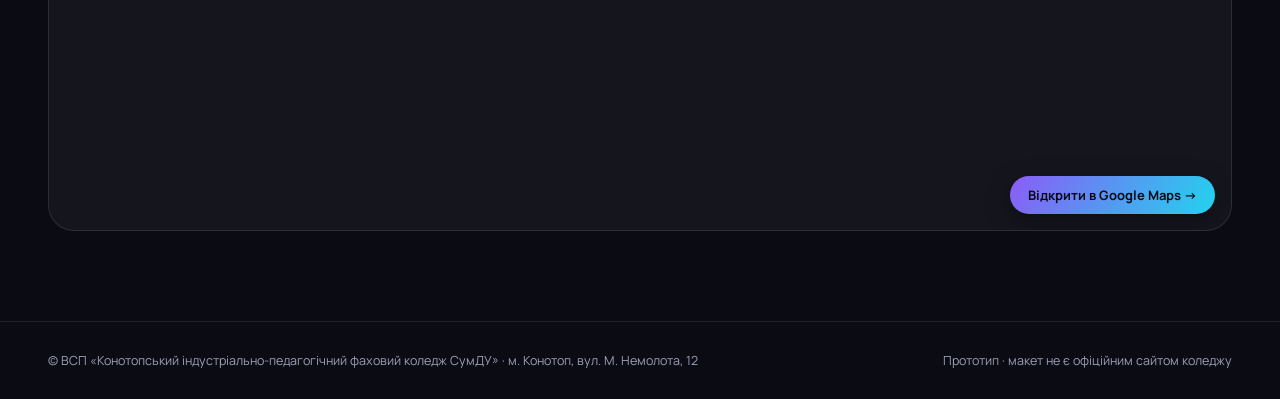
==== commit 4efc74a4: "Add files via upload" ====
--- a/index.html
+++ b/index.html
@@ -6,6 +6,17 @@
 <title>ВСП «Конотопський індустріально-педагогічний фаховий коледж СумДУ»</title>
 <link rel="preconnect" href="https://fonts.googleapis.com">
 <link href="https://fonts.googleapis.com/css2?family=Space+Grotesk:wght@400;500;600;700&family=IBM+Plex+Mono:wght@400;500;600&family=Manrope:wght@400;500;600;700&display=swap" rel="stylesheet">
+<meta property="og:type" content="website">
+<meta property="og:title" content="ВСП «КІПФК СумДУ» — Конотопський індустріально-педагогічний фаховий коледж">
+<meta property="og:description" content="Фаховий коледж СумДУ в Конотопі: 12 спеціальностей — від інженерії програмного забезпечення до електротехніки та будівництва. Вступна кампанія 2026 триває.">
+<meta property="og:image" content="https://dengavrilenko21.github.io/kipt-college/og-image.png">
+<meta property="og:url" content="https://dengavrilenko21.github.io/kipt-college/">
+<meta property="og:locale" content="uk_UA">
+<meta name="twitter:card" content="summary_large_image">
+<meta name="twitter:title" content="ВСП «КІПФК СумДУ» — Конотопський індустріально-педагогічний фаховий коледж">
+<meta name="twitter:description" content="Фаховий коледж СумДУ в Конотопі: 12 спеціальностей — від інженерії програмного забезпечення до електротехніки та будівництва. Вступна кампанія 2026 триває.">
+<meta name="twitter:image" content="https://dengavrilenko21.github.io/kipt-college/og-image.png">
+<meta name="description" content="Фаховий коледж СумДУ в Конотопі: 12 спеціальностей — від інженерії програмного забезпечення до електротехніки та будівництва. Вступна кампанія 2026 триває.">
 <link rel="icon" type="image/svg+xml" href="favicon.svg">
 <link rel="icon" type="image/png" sizes="32x32" href="favicon-32.png">
 <link rel="icon" type="image/png" sizes="128x128" href="favicon.png">
@@ -22,7 +33,7 @@
 <header>
   <div class="brandmark"><span class="dot"></span> КІПФК СУМДУ</div>
   <nav>
-    <a href="index.html" style="color:var(--copper-bright);">Головна</a>
+    <a href="index.html">Головна</a>
     <a href="specialnosti.html">Спеціальності</a>
     <a href="dovidnyk.html">Довідник</a>
     <a href="vstup.html">Вступ 2026</a>
--- a/style.css
+++ b/style.css
@@ -55,16 +55,27 @@
   position:sticky;
   top:0;
   z-index:20;
-  display:flex;
+  display:grid;
+  grid-template-columns:1fr auto 1fr;
   align-items:center;
-  justify-content:space-between;
-  padding:18px 48px;
+  gap:16px;
+  padding:16px 48px;
   background:rgba(11,11,20,0.65);
   backdrop-filter:blur(16px);
   border-bottom:1px solid var(--line);
   font-size:14px;
   color:var(--muted);
 }
+.brandmark{justify-self:start;}
+header nav{justify-self:center;}
+.hdr-right{
+  justify-self:end;
+  display:flex;
+  align-items:center;
+  gap:8px;
+}
+/* скрываем текстовый блок "м. Конотоп" — он ломал симметрию */
+header > div:not(.brandmark):not(.hdr-right){display:none;}
 .brandmark{
   display:flex;
   align-items:center;
@@ -1146,7 +1157,6 @@
 @media (max-width: 860px){
   header{padding:14px 18px;}
   header nav{display:none;}
-  header > div:not(.brandmark){display:none;}
   .burger{display:flex;}
   .hero{padding:64px 22px 46px;}
   .board-section, .info-hub{padding:36px 22px 64px;}
@@ -1412,7 +1422,6 @@
   font-weight:700;
   font-family:'Manrope', sans-serif;
   cursor:pointer;
-  margin-left:8px;
   transition:all .2s ease;
 }
 .hdr-btn:hover{border-color:rgba(255,255,255,0.3); transform:translateY(-2px);}
@@ -1463,5 +1472,74 @@
   .news-date{min-width:0;}
   .cd-unit{min-width:64px; padding:10px 8px;}
   .cd-num{font-size:24px;}
-  .hdr-btn{width:38px; height:38px; margin-left:6px;}
-}
+  .hdr-btn{width:38px; height:38px;}
+}
+
+/* ==== МОДАЛКА СПЕЦИАЛЬНОСТЕЙ ==== */
+.spec-clickable{cursor:pointer;}
+.spec-clickable .spec-name{position:relative; transition:color .2s ease;}
+.spec-clickable:hover .spec-name{color:var(--cyan);}
+.spec-clickable .spec-name::after{
+  content:'↗';
+  margin-left:8px;
+  font-size:13px;
+  color:var(--cyan);
+  opacity:0;
+  transition:opacity .2s ease;
+}
+.spec-clickable:hover .spec-name::after{opacity:1;}
+
+.spec-modal-card{max-width:640px;}
+.spec-modal-body{padding:38px 40px;}
+.spec-badge{
+  display:inline-block;
+  font-size:12px;
+  font-weight:700;
+  color:#0B0B14;
+  background:var(--grad);
+  padding:7px 14px;
+  border-radius:999px;
+  margin:6px 0 18px;
+}
+body.light .spec-badge{color:#0B0B14;}
+@media (max-width: 700px){
+  .spec-modal-body{padding:28px 22px;}
+}
+
+/* ==== АКТИВНАЯ СТРАНИЦА В МЕНЮ ==== */
+header nav a.active{
+  color:var(--ink);
+  background:var(--glass-strong);
+  position:relative;
+}
+header nav a.active::after{
+  content:'';
+  position:absolute;
+  bottom:2px;
+  left:50%;
+  transform:translateX(-50%);
+  width:16px;
+  height:2px;
+  border-radius:2px;
+  background:var(--grad);
+}
+.mobile-menu a.active{
+  background:var(--grad);
+  -webkit-background-clip:text;
+  background-clip:text;
+  color:transparent;
+}
+
+/* ==== ПРОГРЕСС-БАР ЧТЕНИЯ ==== */
+.progress-bar{
+  position:fixed;
+  top:0;
+  left:0;
+  height:3px;
+  width:0%;
+  background:var(--grad);
+  z-index:60;
+  box-shadow:0 0 12px rgba(139,92,246,0.6);
+  transition:width .1s linear;
+  pointer-events:none;
+}
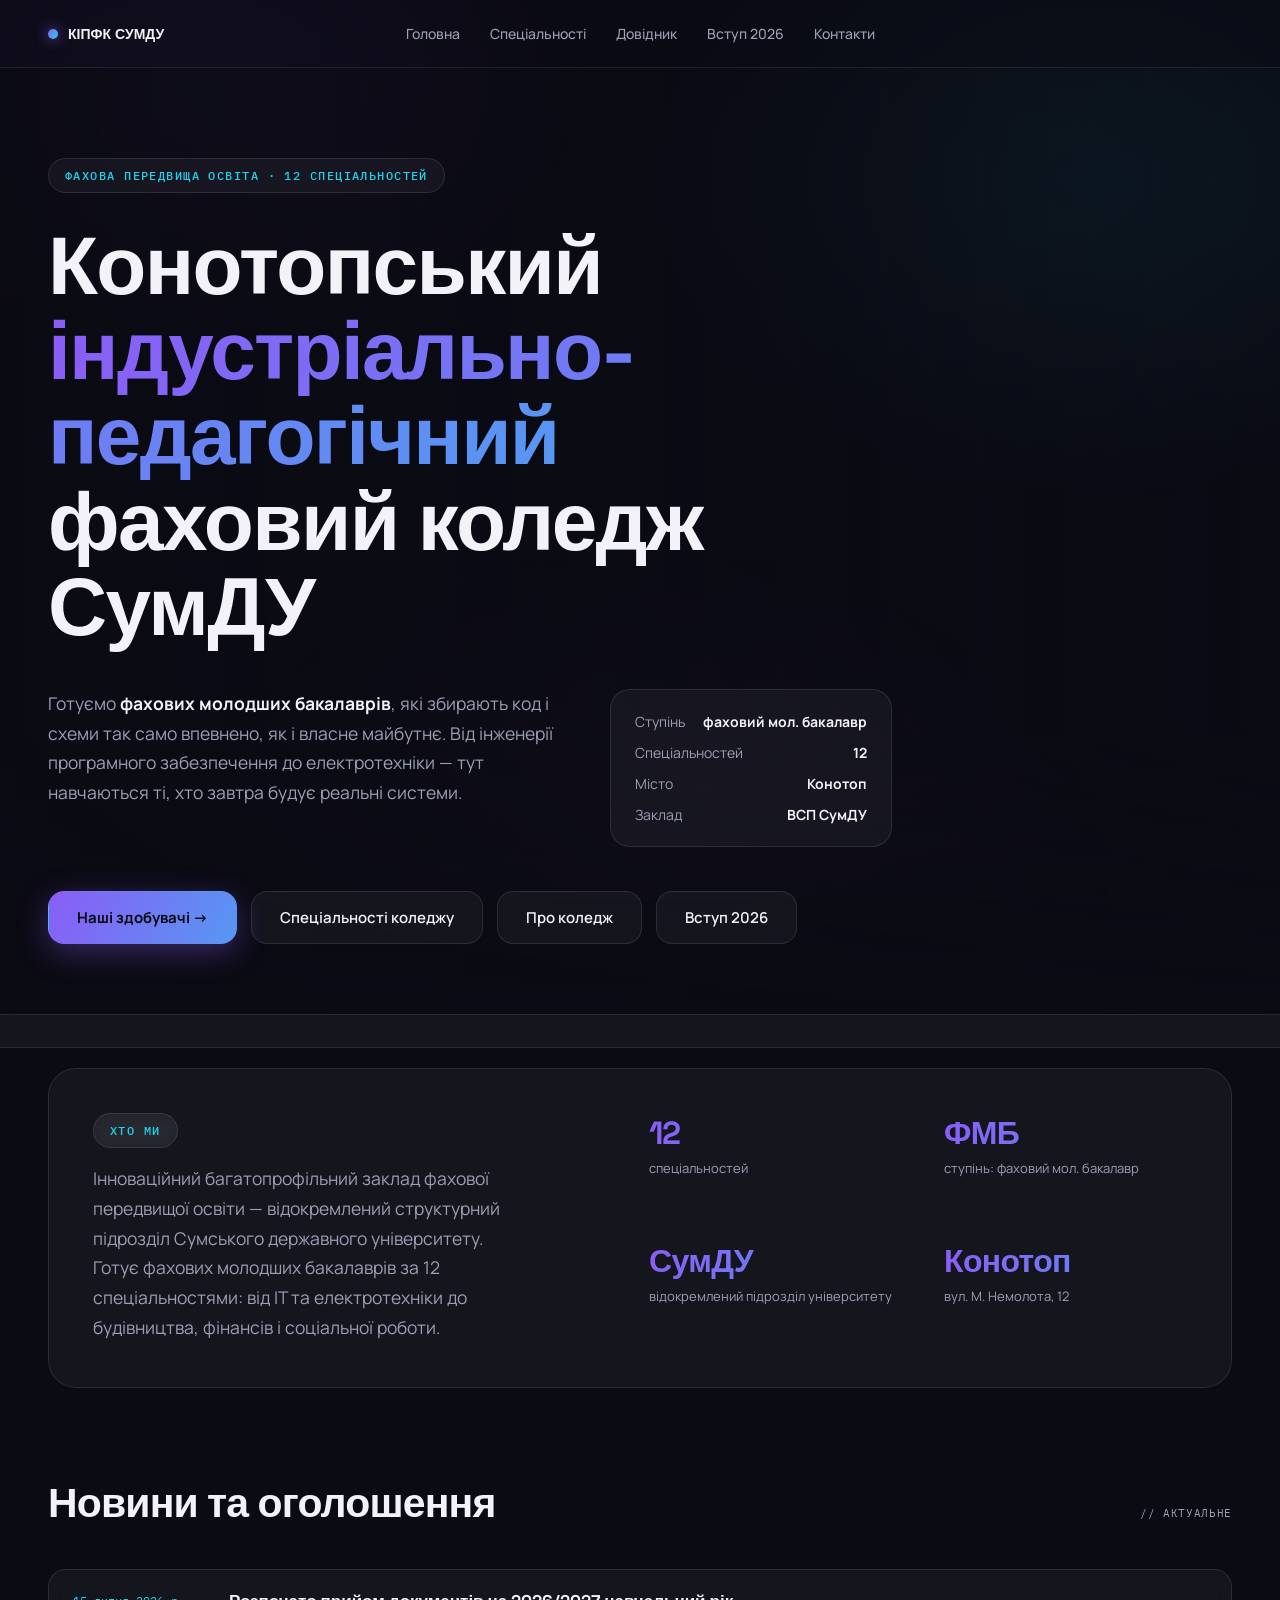
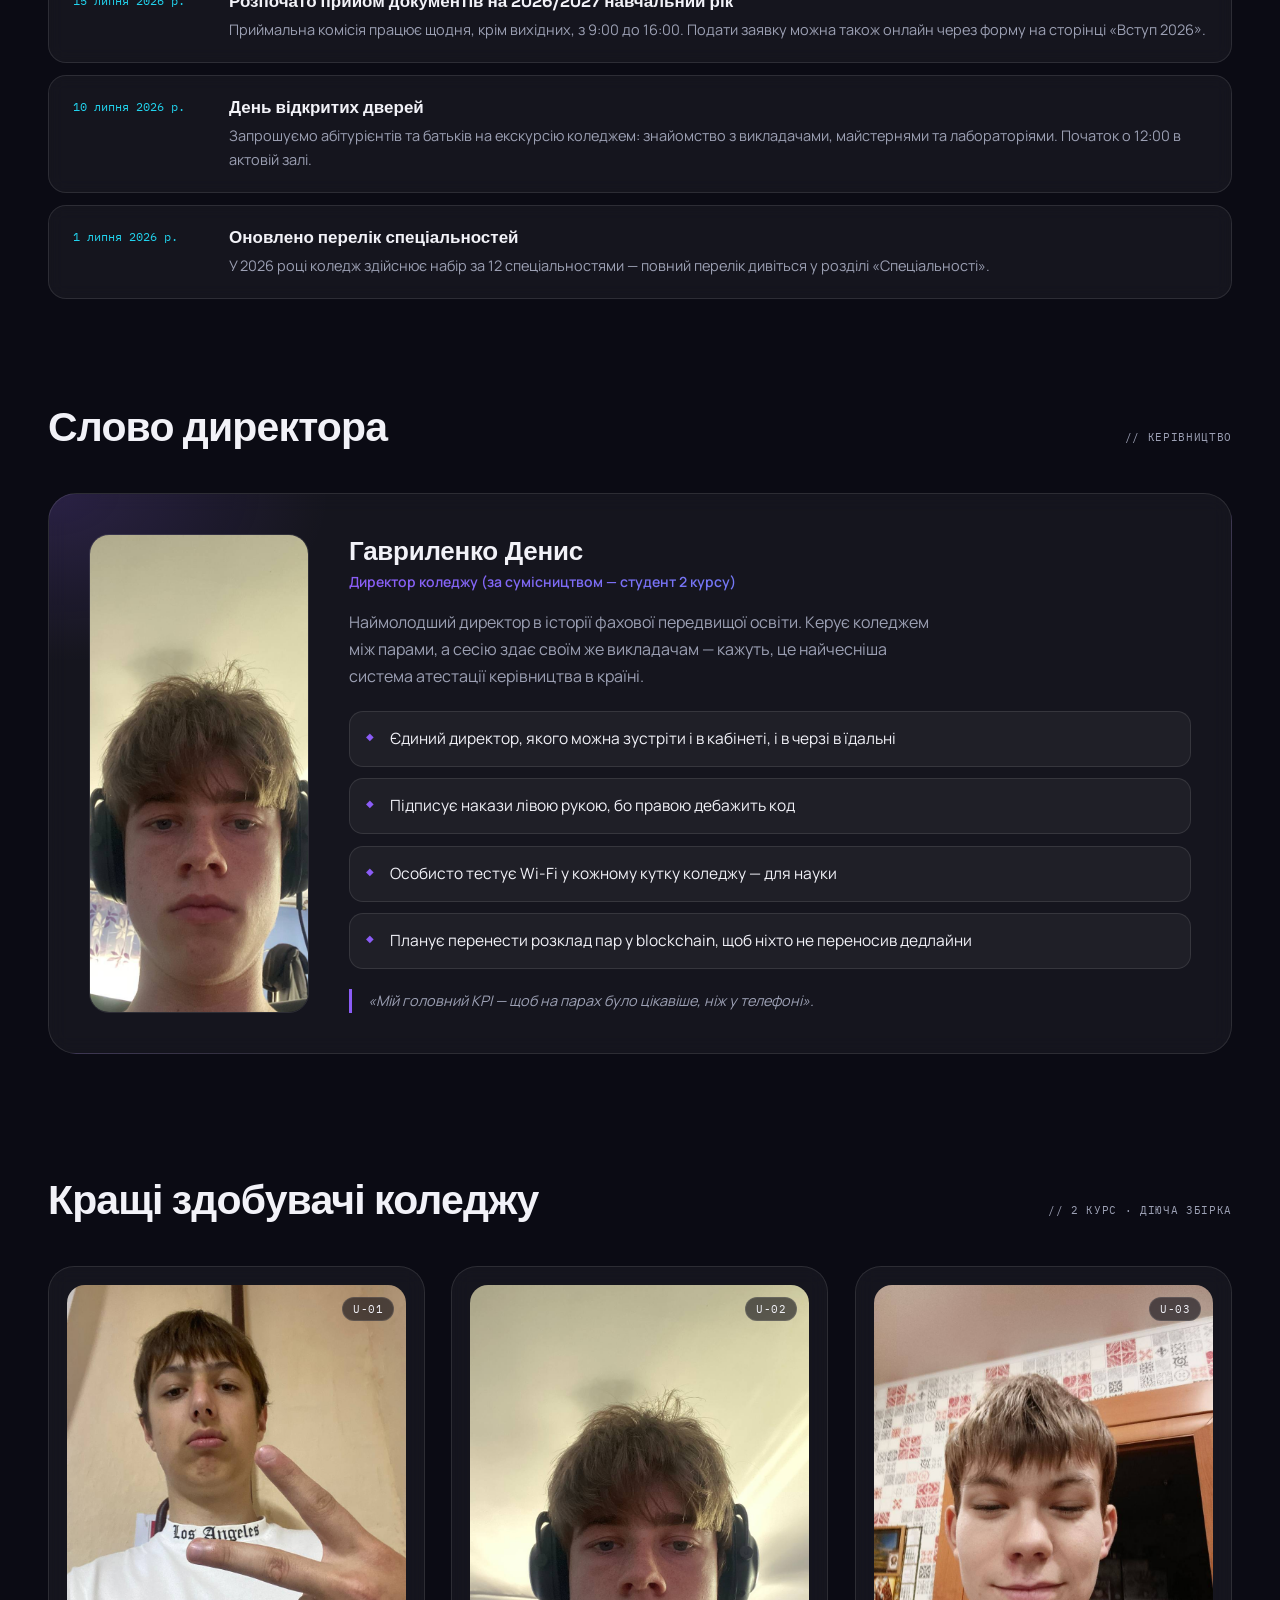
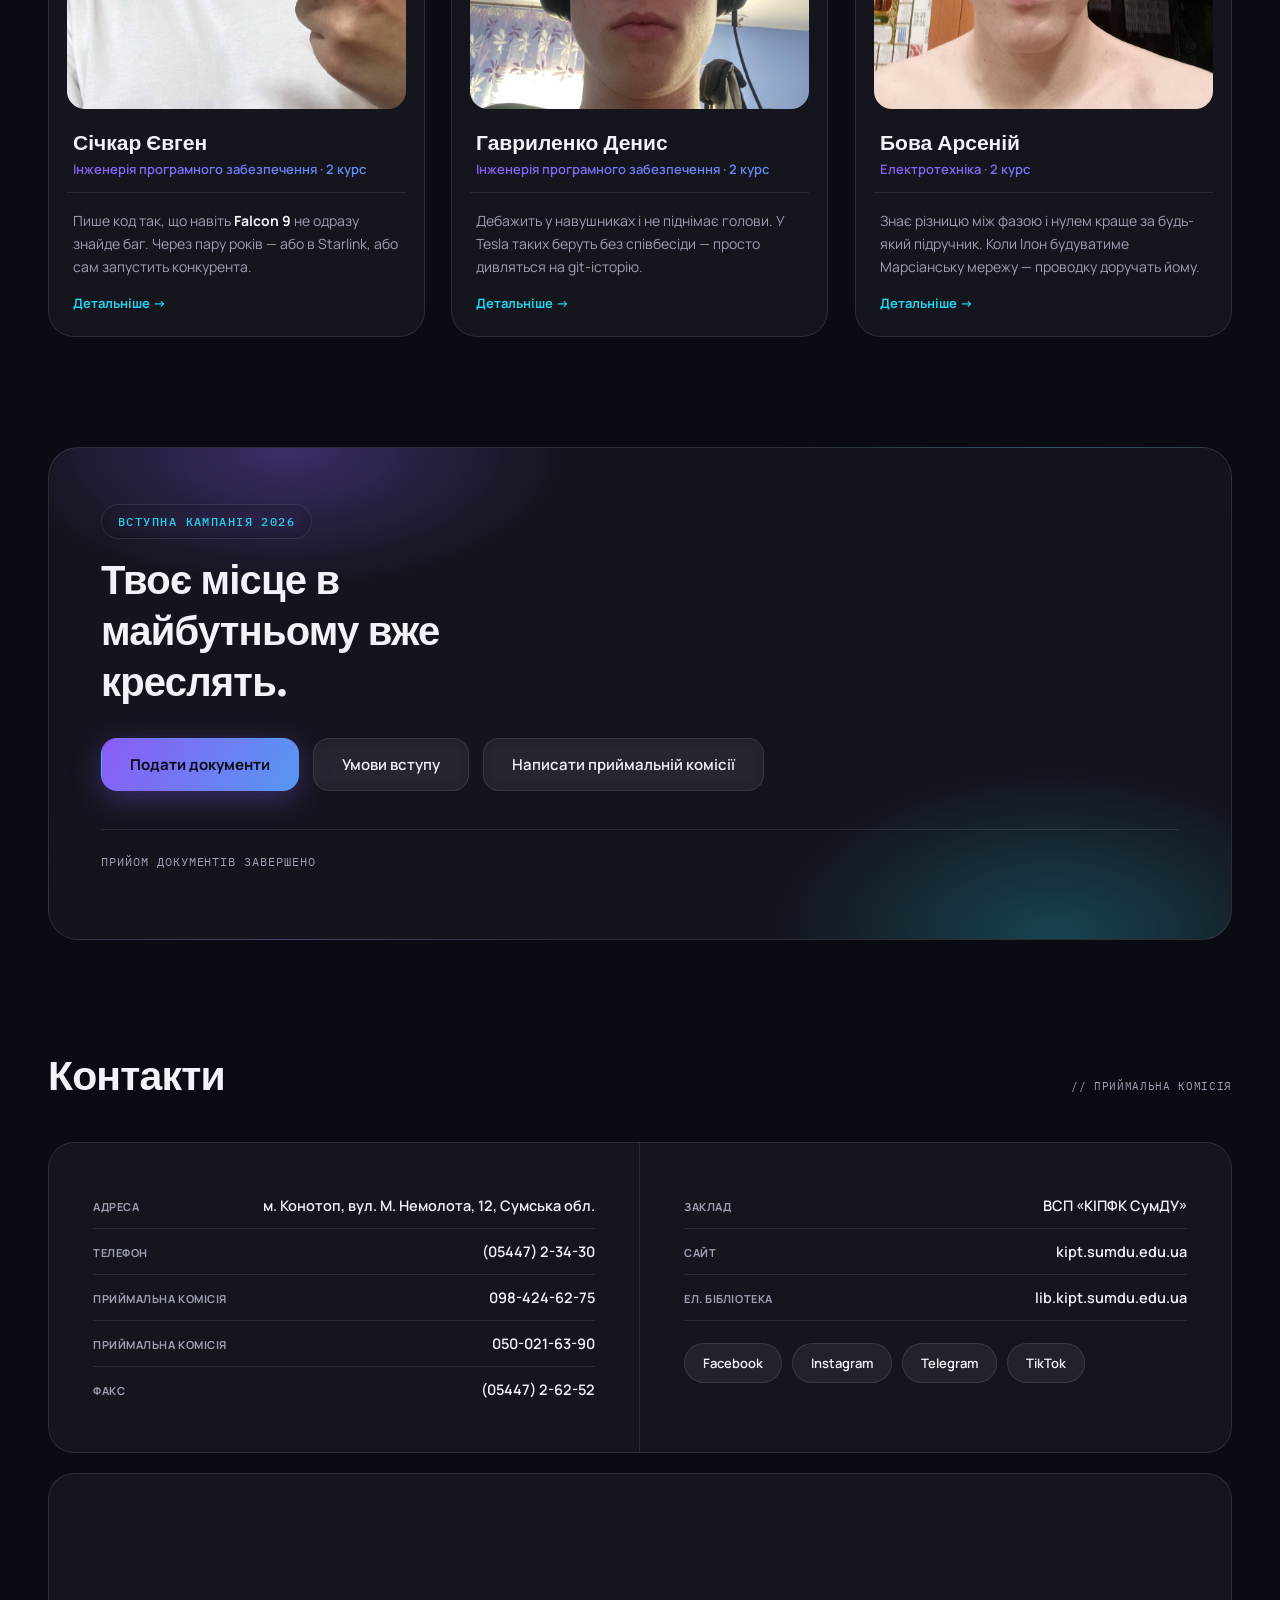
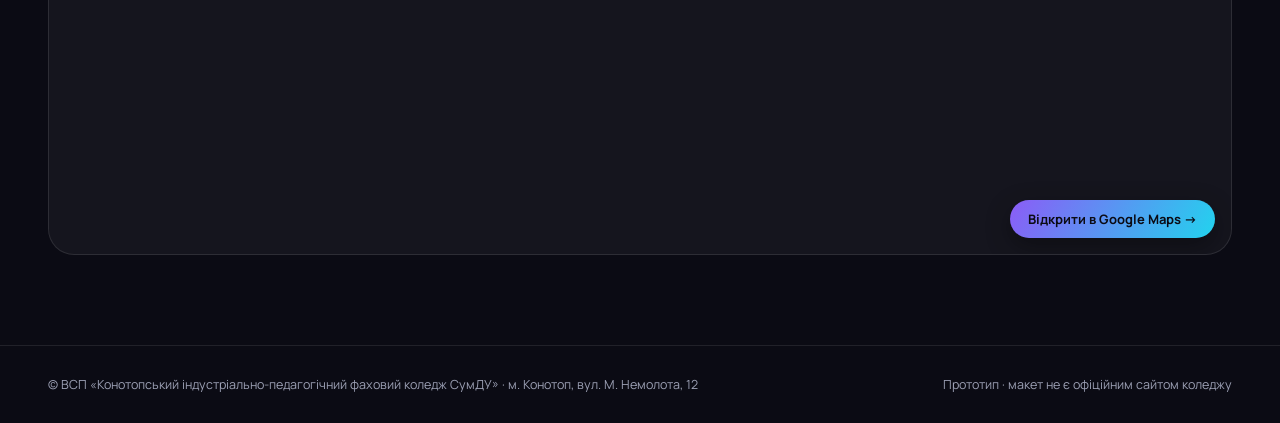
==== commit c96906cb: "Add files via upload" ====
--- a/index.html
+++ b/index.html
@@ -17,6 +17,9 @@
 <meta name="twitter:description" content="Фаховий коледж СумДУ в Конотопі: 12 спеціальностей — від інженерії програмного забезпечення до електротехніки та будівництва. Вступна кампанія 2026 триває.">
 <meta name="twitter:image" content="https://dengavrilenko21.github.io/kipt-college/og-image.png">
 <meta name="description" content="Фаховий коледж СумДУ в Конотопі: 12 спеціальностей — від інженерії програмного забезпечення до електротехніки та будівництва. Вступна кампанія 2026 триває.">
+<link rel="manifest" href="manifest.json">
+<meta name="theme-color" content="#0B0B14">
+<link rel="apple-touch-icon" href="icon-192.png">
 <link rel="icon" type="image/svg+xml" href="favicon.svg">
 <link rel="icon" type="image/png" sizes="32x32" href="favicon-32.png">
 <link rel="icon" type="image/png" sizes="128x128" href="favicon.png">
@@ -43,7 +46,9 @@
 </header>
 
 <main>
-  <section class="hero">
+  <section class="hero hero-photo">
+    <div class="hero-bg" id="heroBg"></div>
+    <div class="hero-content">
     <div class="eyebrow">Фахова передвища освіта · 12 спеціальностей</div>
     <h1 class="title">Конотопський <span class="accent">індустріально-педагогічний</span> фаховий коледж СумДУ</h1>
 
@@ -65,7 +70,10 @@
       <a href="#about" class="btn">Про коледж</a>
       <a href="vstup.html" class="btn">Вступ 2026</a>
     </div>
-  </section>
+    </div>
+  </section>
+
+  <div class="marquee" id="marqueeStrip" aria-hidden="true"></div>
 
   <section class="about-strip" id="about">
     <div class="about-inner">
--- a/style.css
+++ b/style.css
@@ -1543,3 +1543,392 @@
   transition:width .1s linear;
   pointer-events:none;
 }
+
+/* ==== ТАЙМЛАЙН ИСТОРИИ ==== */
+.timeline{
+  position:relative;
+  padding-left:0;
+}
+.tl-item{
+  display:grid;
+  grid-template-columns:110px 30px 1fr;
+  gap:0 18px;
+  position:relative;
+  padding-bottom:36px;
+}
+.tl-item:last-child{padding-bottom:0;}
+.tl-item::before{
+  content:'';
+  position:absolute;
+  left:calc(110px + 18px + 14px);
+  top:26px;
+  bottom:-6px;
+  width:2px;
+  background:linear-gradient(180deg, rgba(139,92,246,0.5), rgba(34,211,238,0.2));
+}
+.tl-item:last-child::before{display:none;}
+.tl-year{
+  font-family:'Space Grotesk', sans-serif;
+  font-size:20px;
+  font-weight:700;
+  text-align:right;
+  padding-top:2px;
+  background:var(--grad);
+  background-size:200% 200%;
+  animation:gradShift 6s ease infinite;
+  -webkit-background-clip:text;
+  background-clip:text;
+  color:transparent;
+}
+.tl-dot{
+  width:14px;
+  height:14px;
+  border-radius:50%;
+  background:var(--grad);
+  margin-top:8px;
+  justify-self:center;
+  box-shadow:0 0 14px rgba(139,92,246,0.6);
+  position:relative;
+  z-index:1;
+}
+.tl-body{
+  background:var(--glass);
+  border:1px solid var(--glass-border);
+  border-radius:16px;
+  padding:18px 22px;
+  backdrop-filter:blur(8px);
+  transition:border-color .2s ease, transform .2s ease;
+}
+.tl-body:hover{border-color:rgba(139,92,246,0.4); transform:translateX(4px);}
+.tl-title{font-family:'Space Grotesk', sans-serif; font-size:17px; font-weight:700; margin-bottom:6px;}
+.tl-text{font-size:14.5px; line-height:1.65; color:var(--muted);}
+
+/* ==== ГАЛЕРЕЯ ==== */
+.gallery-grid{
+  display:grid;
+  grid-template-columns:repeat(auto-fill, minmax(240px, 1fr));
+  gap:16px;
+}
+.gal-item{
+  margin:0;
+  border-radius:18px;
+  overflow:hidden;
+  border:1px solid var(--glass-border);
+  background:var(--glass);
+  cursor:pointer;
+  transition:transform .25s ease, border-color .25s ease, box-shadow .25s ease;
+  position:relative;
+}
+.gal-item:hover{
+  transform:translateY(-5px);
+  border-color:rgba(139,92,246,0.5);
+  box-shadow:0 18px 44px rgba(0,0,0,0.4);
+}
+.gal-item img{
+  width:100%;
+  aspect-ratio:4/3;
+  object-fit:cover;
+  display:block;
+  transition:transform .35s ease;
+}
+.gal-item:hover img{transform:scale(1.05);}
+.gal-item figcaption{
+  padding:12px 16px;
+  font-size:13px;
+  color:var(--muted);
+}
+.gal-item.gal-missing{cursor:default;}
+.gal-item.gal-missing img{display:none;}
+.gal-item.gal-missing::before{
+  content:'фото буде додано';
+  display:flex;
+  align-items:center;
+  justify-content:center;
+  aspect-ratio:4/3;
+  font-family:'IBM Plex Mono', monospace;
+  font-size:11px;
+  color:var(--muted);
+  border-bottom:1px dashed var(--glass-border);
+}
+.gal-item.gal-missing:hover{transform:none; box-shadow:none; border-color:var(--glass-border);}
+
+/* ==== ЛАЙТБОКС ==== */
+.lightbox{
+  position:fixed; inset:0;
+  z-index:70;
+  background:rgba(5,5,12,0.92);
+  backdrop-filter:blur(10px);
+  display:flex;
+  align-items:center;
+  justify-content:center;
+  opacity:0;
+  visibility:hidden;
+  transition:opacity .25s ease, visibility 0s linear .25s;
+}
+.lightbox.open{
+  opacity:1;
+  visibility:visible;
+  transition:opacity .25s ease, visibility 0s linear 0s;
+}
+.lb-img{
+  max-width:88vw;
+  max-height:82vh;
+  border-radius:14px;
+  box-shadow:0 30px 90px rgba(0,0,0,0.6);
+}
+.lb-caption{
+  position:absolute;
+  bottom:26px;
+  left:50%;
+  transform:translateX(-50%);
+  font-size:14px;
+  color:var(--muted);
+  background:rgba(11,11,20,0.7);
+  padding:8px 18px;
+  border-radius:999px;
+  backdrop-filter:blur(8px);
+  max-width:80vw;
+  text-align:center;
+}
+.lb-close, .lb-prev, .lb-next{
+  position:absolute;
+  width:46px; height:46px;
+  border-radius:50%;
+  border:1px solid var(--glass-border);
+  background:rgba(255,255,255,0.07);
+  color:#F2F2F8;
+  font-size:20px;
+  cursor:pointer;
+  transition:all .2s ease;
+  z-index:2;
+}
+.lb-close{top:20px; right:20px;}
+.lb-prev{left:20px; top:50%; transform:translateY(-50%);}
+.lb-next{right:20px; top:50%; transform:translateY(-50%);}
+.lb-close:hover, .lb-prev:hover, .lb-next:hover{
+  background:var(--grad);
+  color:#0B0B14;
+  border-color:transparent;
+}
+
+@media (max-width: 700px){
+  .tl-item{grid-template-columns:64px 22px 1fr; gap:0 10px;}
+  .tl-item::before{left:calc(64px + 10px + 10px);}
+  .tl-year{font-size:15px;}
+  .gallery-grid{grid-template-columns:repeat(auto-fill, minmax(150px, 1fr)); gap:12px;}
+  .lb-prev{left:8px;} .lb-next{right:8px;}
+  .lb-prev, .lb-next{width:40px; height:40px;}
+}
+
+/* ==== ПОИСК ПО САЙТУ ==== */
+.search-overlay{
+  position:fixed; inset:0;
+  z-index:65;
+  background:rgba(5,5,12,0.85);
+  backdrop-filter:blur(12px);
+  display:flex;
+  justify-content:center;
+  align-items:flex-start;
+  padding:12vh 24px 24px;
+  opacity:0;
+  visibility:hidden;
+  transition:opacity .25s ease, visibility 0s linear .25s;
+}
+.search-overlay.open{
+  opacity:1;
+  visibility:visible;
+  transition:opacity .25s ease, visibility 0s linear 0s;
+}
+body.light .search-overlay{background:rgba(236,234,228,0.9);}
+.search-box{
+  width:100%;
+  max-width:620px;
+  position:relative;
+}
+.search-input{
+  width:100%;
+  background:var(--glass-strong);
+  border:1px solid var(--glass-border);
+  border-radius:18px;
+  color:var(--ink);
+  font-family:'Manrope', sans-serif;
+  font-size:18px;
+  font-weight:600;
+  padding:18px 56px 18px 22px;
+  outline:none;
+  backdrop-filter:blur(10px);
+  transition:border-color .2s ease, box-shadow .2s ease;
+}
+.search-input:focus{
+  border-color:var(--violet);
+  box-shadow:0 0 0 4px rgba(139,92,246,0.18);
+}
+.search-input::placeholder{color:var(--muted);}
+.search-close{
+  position:absolute;
+  top:12px; right:12px;
+  width:38px; height:38px;
+  border-radius:12px;
+  border:1px solid var(--glass-border);
+  background:transparent;
+  color:var(--muted);
+  font-size:15px;
+  cursor:pointer;
+  transition:all .2s ease;
+}
+.search-close:hover{background:var(--grad); color:#0B0B14; border-color:transparent;}
+.search-results{
+  margin-top:14px;
+  display:flex;
+  flex-direction:column;
+  gap:8px;
+  max-height:56vh;
+  overflow-y:auto;
+}
+.search-result{
+  display:flex;
+  align-items:center;
+  gap:14px;
+  background:var(--glass);
+  border:1px solid var(--glass-border);
+  border-radius:14px;
+  padding:14px 18px;
+  text-decoration:none;
+  transition:border-color .2s ease, transform .2s ease;
+  backdrop-filter:blur(8px);
+}
+.search-result:hover{
+  border-color:rgba(139,92,246,0.5);
+  transform:translateX(5px);
+}
+.sr-cat{
+  font-family:'IBM Plex Mono', monospace;
+  font-size:10px;
+  text-transform:uppercase;
+  letter-spacing:0.06em;
+  color:#0B0B14;
+  background:var(--grad);
+  padding:5px 10px;
+  border-radius:999px;
+  white-space:nowrap;
+  flex-shrink:0;
+}
+.sr-title{
+  font-size:14.5px;
+  font-weight:600;
+  color:var(--ink);
+}
+.search-hint{
+  padding:18px;
+  text-align:center;
+  font-size:13.5px;
+  color:var(--muted);
+}
+@media (max-width: 700px){
+  .search-overlay{padding-top:8vh;}
+  .search-input{font-size:16px;}
+}
+
+/* ==== ФОТО-HERO ==== */
+.hero-photo{
+  position:relative;
+  min-height:82vh;
+  display:flex;
+  flex-direction:column;
+  justify-content:center;
+  overflow:hidden;
+  max-width:none;       /* фон на всю ширину */
+  padding:90px 0 70px;
+}
+.hero-photo .hero-content{
+  position:relative;
+  z-index:2;
+  max-width:1280px;
+  margin:0 auto;
+  width:100%;
+  padding:0 48px;
+}
+.hero-bg{
+  position:absolute;
+  inset:0;
+  z-index:0;
+}
+.hero-bg img{
+  width:100%;
+  height:100%;
+  object-fit:cover;
+  display:block;
+  opacity:0;
+  transition:opacity 1s ease;
+  filter:saturate(0.9);
+}
+.hero-bg.loaded img{opacity:1;}
+/* затемнение: слева плотнее — под текст, справа легче */
+.hero-bg::after{
+  content:'';
+  position:absolute;
+  inset:0;
+  background:
+    linear-gradient(90deg, rgba(11,11,20,0.92) 0%, rgba(11,11,20,0.72) 42%, rgba(11,11,20,0.35) 100%),
+    linear-gradient(0deg, rgba(11,11,20,0.85) 0%, transparent 30%);
+}
+body.light .hero-bg::after{
+  background:
+    linear-gradient(90deg, rgba(236,234,228,0.94) 0%, rgba(236,234,228,0.78) 42%, rgba(236,234,228,0.4) 100%),
+    linear-gradient(0deg, rgba(236,234,228,0.9) 0%, transparent 30%);
+}
+
+/* ==== БЕГУЩАЯ СТРОКА ==== */
+.marquee{
+  position:relative;
+  overflow:hidden;
+  border-top:1px solid var(--line);
+  border-bottom:1px solid var(--line);
+  background:var(--glass);
+  backdrop-filter:blur(8px);
+  padding:16px 0;
+  white-space:nowrap;
+}
+.mq-track{
+  display:inline-flex;
+  align-items:center;
+  gap:26px;
+  padding-right:26px;
+  animation:marqueeScroll 40s linear infinite;
+  will-change:transform;
+}
+.marquee:hover .mq-track{animation-play-state:paused;}
+@keyframes marqueeScroll{
+  from{transform:translateX(0);}
+  to{transform:translateX(-50%);}
+}
+.mq-item{
+  font-family:'Space Grotesk', sans-serif;
+  font-size:14px;
+  font-weight:700;
+  letter-spacing:0.08em;
+  text-transform:uppercase;
+  color:var(--muted);
+  text-decoration:none;
+  transition:color .2s ease;
+}
+.mq-item:hover{
+  background:var(--grad);
+  -webkit-background-clip:text;
+  background-clip:text;
+  color:transparent;
+}
+.mq-dot{
+  font-size:8px;
+  color:var(--violet);
+  opacity:0.7;
+}
+@media (prefers-reduced-motion: reduce){
+  .mq-track{animation:none;}
+}
+@media (max-width: 860px){
+  .hero-photo{min-height:74vh; padding:64px 0 50px;}
+  .hero-photo .hero-content{padding:0 22px;}
+  .mq-item{font-size:12px;}
+  .mq-track{gap:18px; padding-right:18px;}
+}
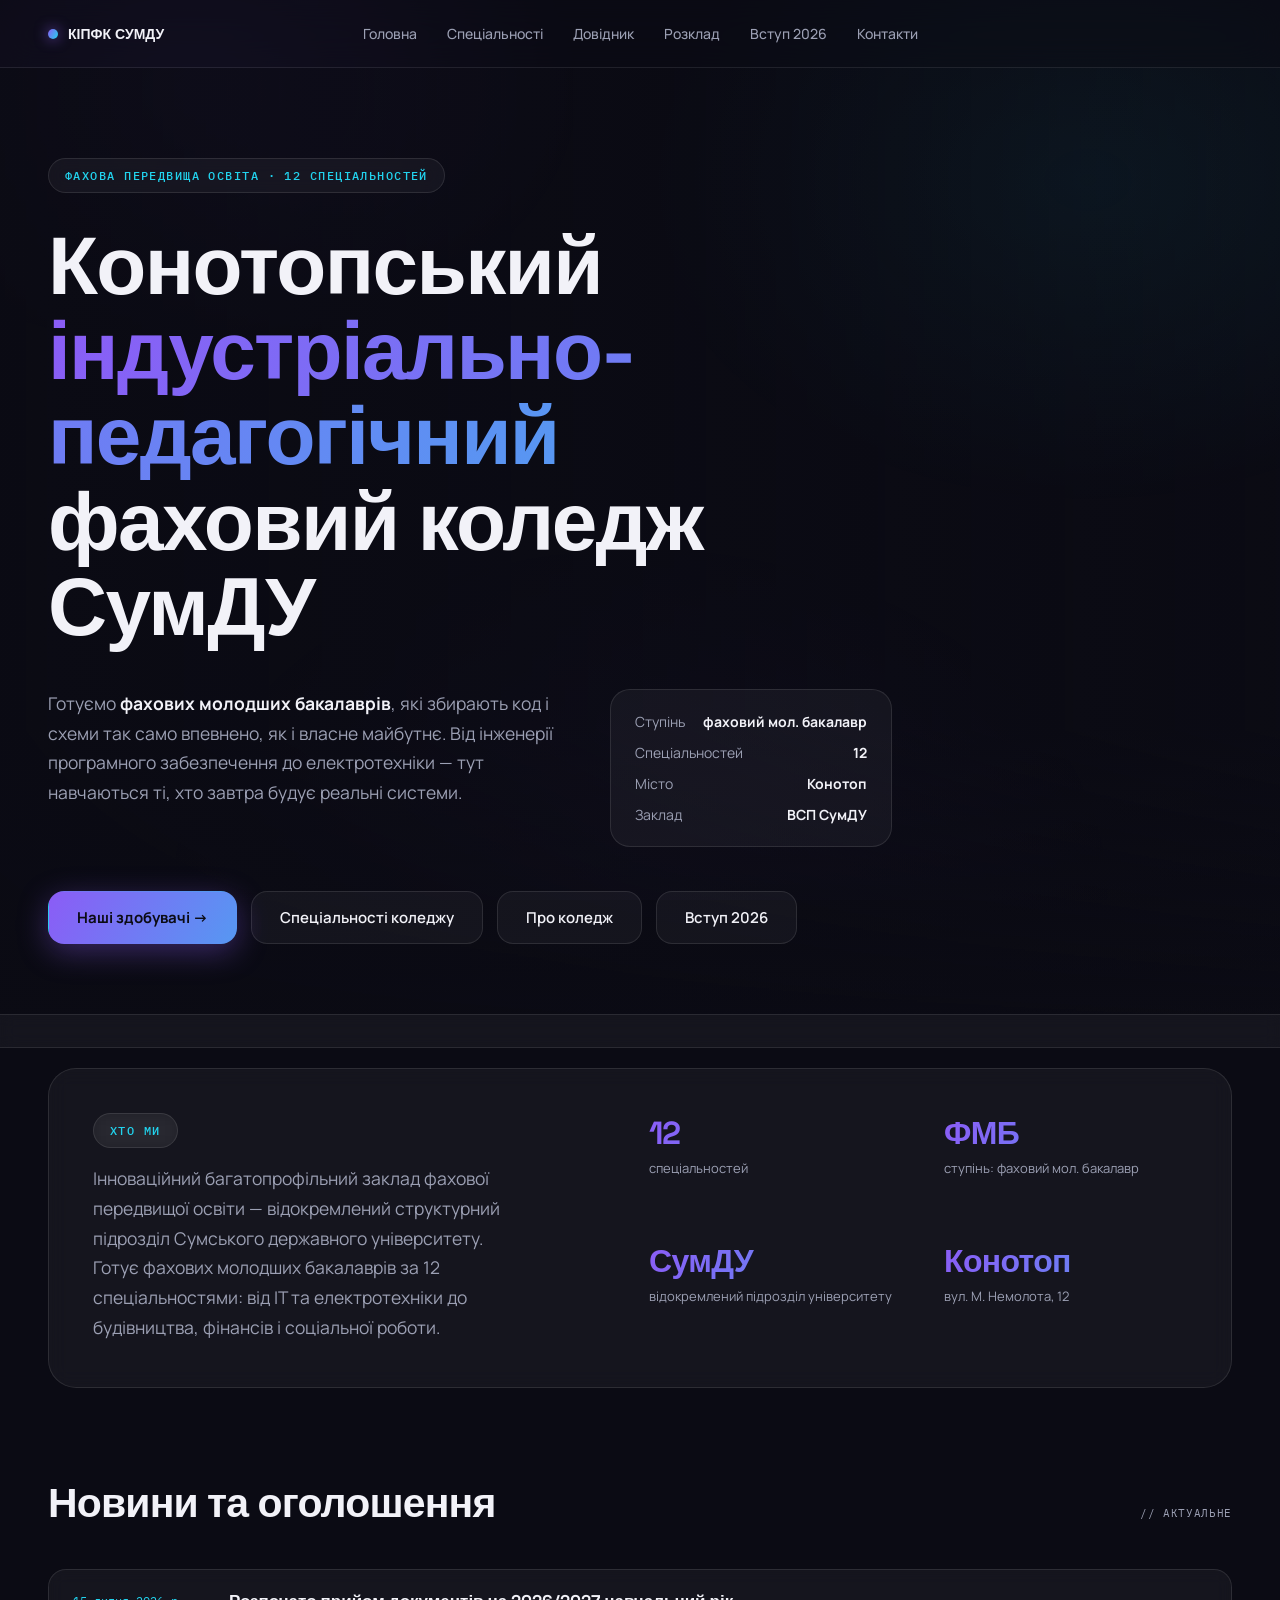
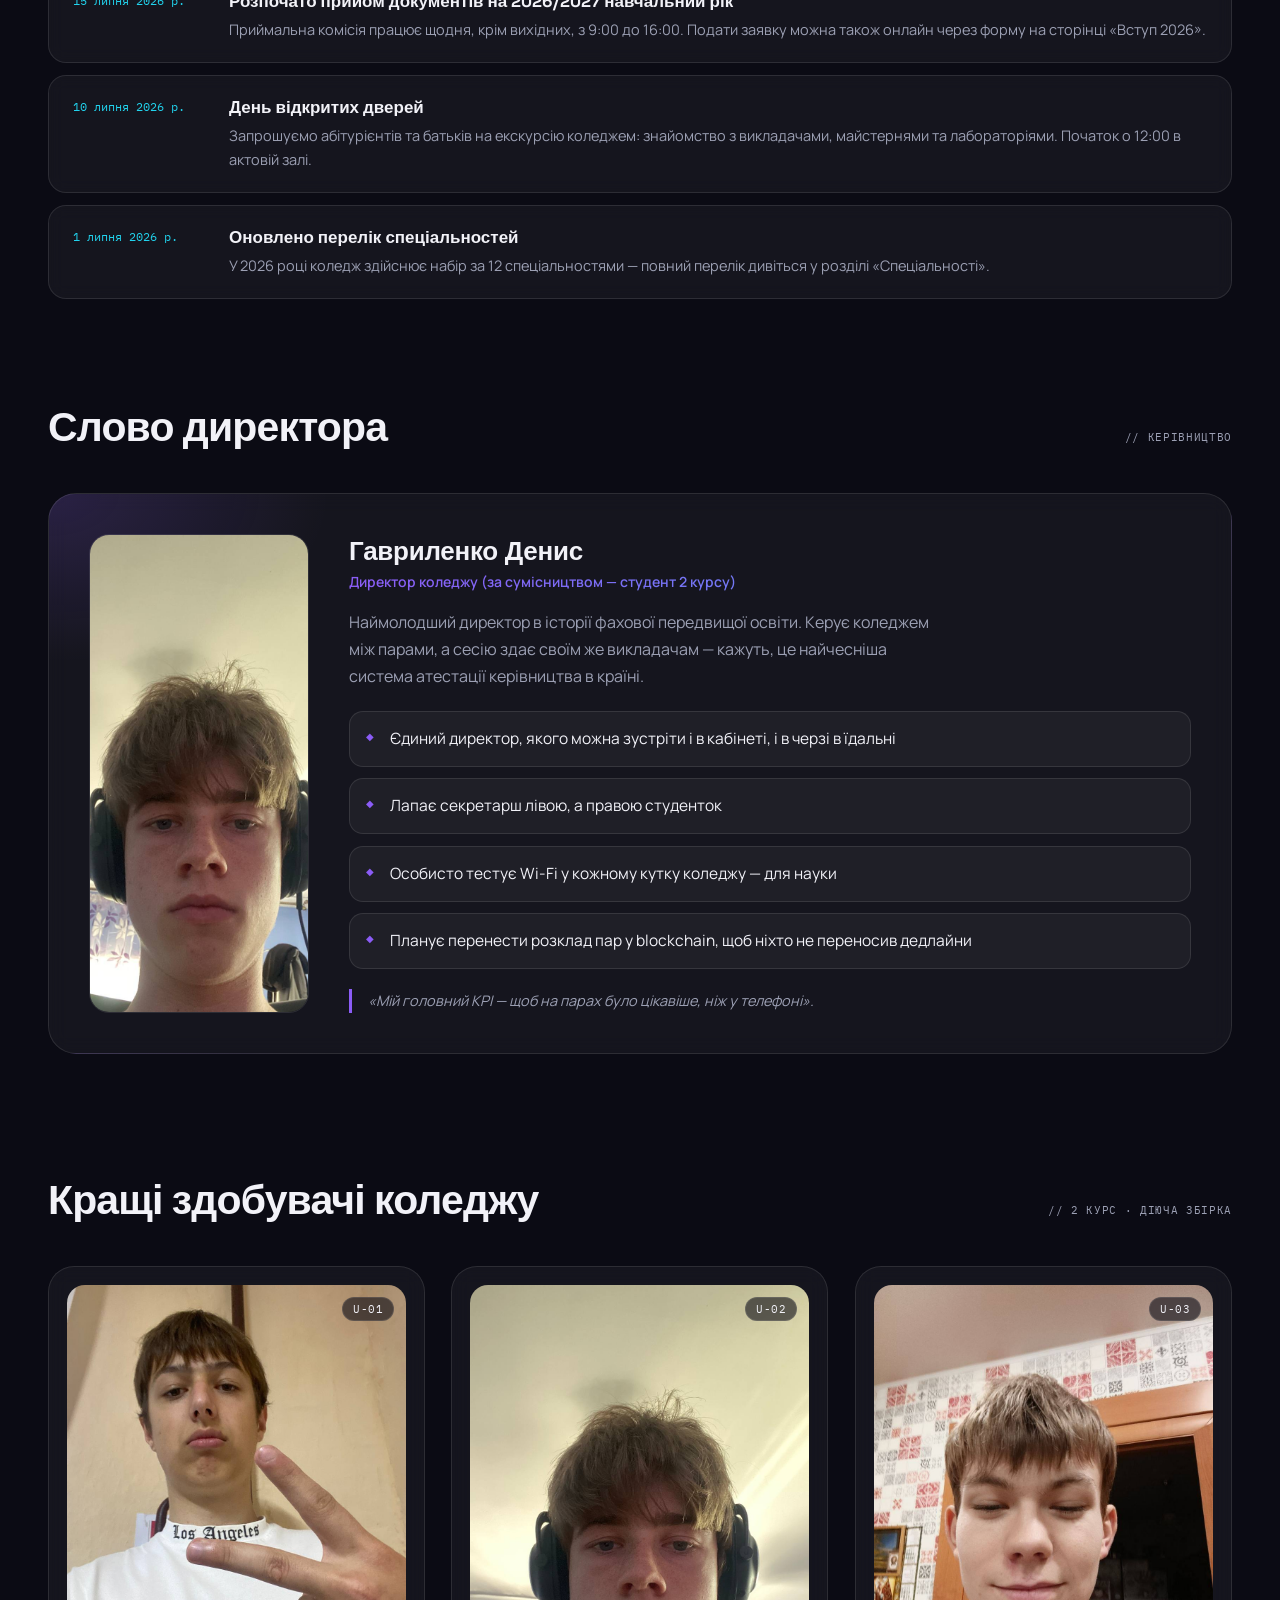
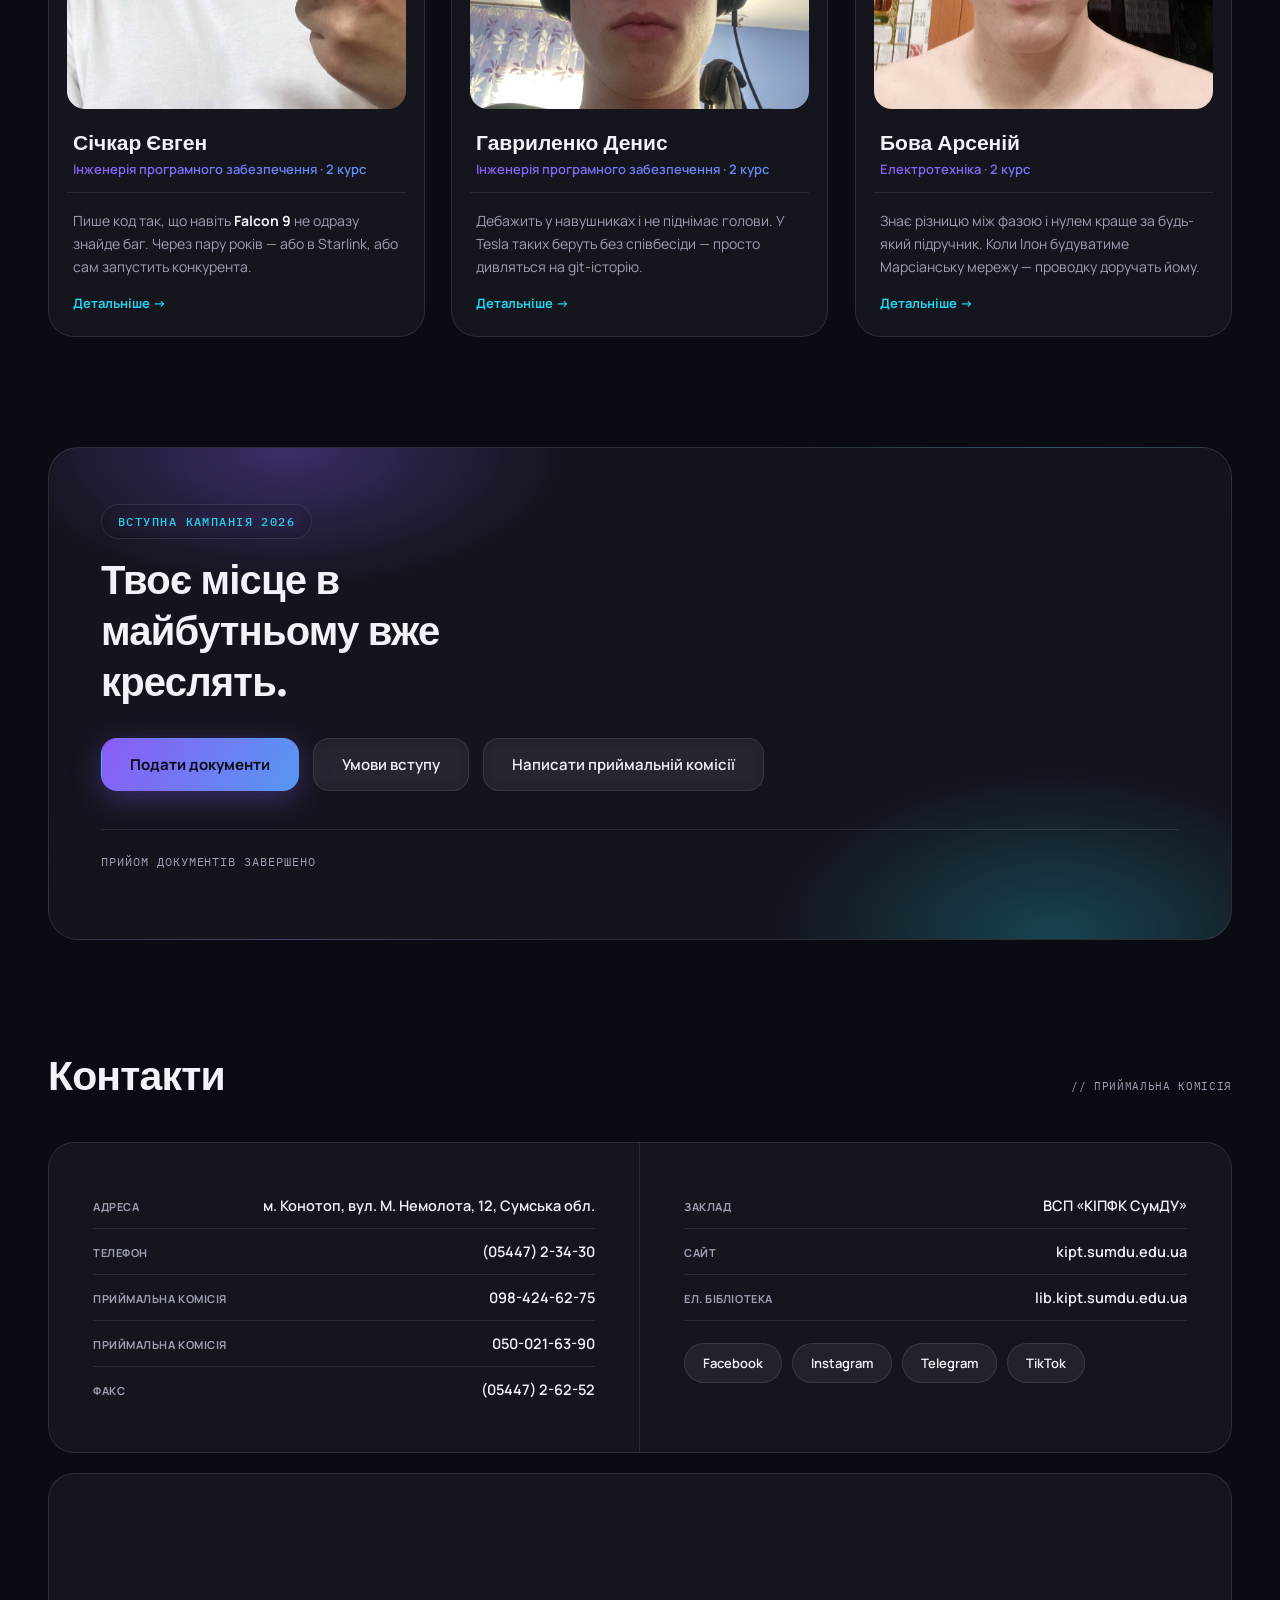
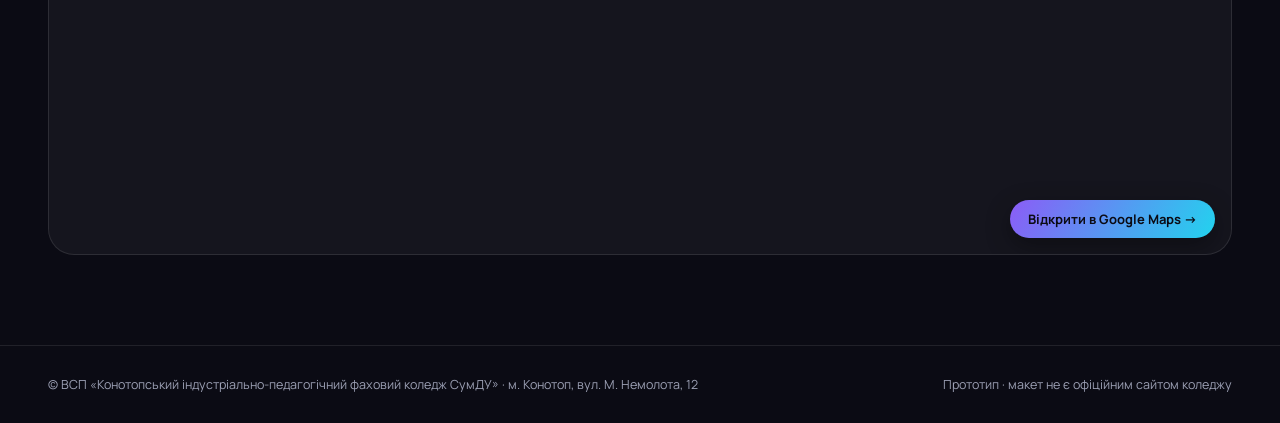
==== commit 35968086: "Add files via upload" ====
--- a/index.html
+++ b/index.html
@@ -39,6 +39,7 @@
     <a href="index.html">Головна</a>
     <a href="specialnosti.html">Спеціальності</a>
     <a href="dovidnyk.html">Довідник</a>
+    <a href="rozklad.html">Розклад</a>
     <a href="vstup.html">Вступ 2026</a>
     <a href="kontakty.html">Контакти</a>
   </nav>
--- a/style.css
+++ b/style.css
@@ -1932,3 +1932,172 @@
   .mq-item{font-size:12px;}
   .mq-track{gap:18px; padding-right:18px;}
 }
+
+/* ==== СТРАНИЦА РОЗКЛАДУ ==== */
+.rozklad-section{
+  position:relative;
+  max-width:1280px;
+  margin:0 auto;
+  padding:60px 48px 70px;
+}
+
+/* заміни */
+.zaminy-card{
+  background:
+    radial-gradient(400px 200px at 0% 0%, rgba(139,92,246,0.2), transparent 70%),
+    var(--glass);
+  border:1px solid rgba(139,92,246,0.35);
+  border-radius:22px;
+  padding:26px 28px;
+  margin-bottom:34px;
+  backdrop-filter:blur(10px);
+}
+.zaminy-head{display:flex; align-items:center; gap:14px; flex-wrap:wrap;}
+.zaminy-badge{
+  font-family:'IBM Plex Mono', monospace;
+  font-size:11px;
+  font-weight:700;
+  letter-spacing:0.1em;
+  color:#0B0B14;
+  background:var(--grad);
+  padding:7px 14px;
+  border-radius:999px;
+}
+.zaminy-date{
+  font-family:'Space Grotesk', sans-serif;
+  font-size:17px;
+  font-weight:700;
+}
+.zaminy-note{font-size:13px; color:var(--muted); margin-top:10px;}
+.zaminy-list{display:flex; flex-direction:column; gap:8px; margin-top:16px;}
+.zaminy-item{
+  display:grid;
+  grid-template-columns:90px 80px 1fr;
+  gap:14px;
+  align-items:baseline;
+  background:rgba(255,255,255,0.04);
+  border:1px solid var(--glass-border);
+  border-radius:12px;
+  padding:12px 16px;
+  font-size:14px;
+}
+.z-group{
+  font-family:'Space Grotesk', sans-serif;
+  font-weight:700;
+  color:var(--cyan);
+}
+.z-pair{
+  font-family:'IBM Plex Mono', monospace;
+  font-size:11.5px;
+  color:var(--muted);
+}
+.z-text{color:var(--ink); line-height:1.5;}
+
+/* выбор группы */
+.grp-picker{display:flex; flex-direction:column; gap:16px; margin-bottom:26px;}
+.grp-course{display:flex; align-items:center; gap:16px; flex-wrap:wrap;}
+.grp-course-label{
+  font-family:'IBM Plex Mono', monospace;
+  font-size:11px;
+  text-transform:uppercase;
+  letter-spacing:0.06em;
+  color:var(--muted);
+  min-width:64px;
+}
+.grp-btns{display:flex; gap:8px; flex-wrap:wrap;}
+.grp-btn{
+  font-family:'Space Grotesk', sans-serif;
+  font-size:14px;
+  font-weight:700;
+  background:var(--glass);
+  border:1px solid var(--glass-border);
+  color:var(--muted);
+  padding:10px 18px;
+  border-radius:12px;
+  cursor:pointer;
+  transition:all .2s ease;
+}
+.grp-btn:hover{color:var(--ink); border-color:rgba(255,255,255,0.3);}
+.grp-btn.active{
+  color:#0B0B14;
+  background:var(--grad);
+  border-color:transparent;
+  box-shadow:0 6px 20px rgba(139,92,246,0.35);
+}
+
+/* переключатель недели */
+.week-toggle{display:flex; align-items:center; gap:10px; margin-bottom:26px; flex-wrap:wrap;}
+.wk-btn{
+  font-family:'Manrope', sans-serif;
+  font-size:13.5px;
+  font-weight:700;
+  background:var(--glass);
+  border:1px solid var(--glass-border);
+  color:var(--muted);
+  padding:10px 20px;
+  border-radius:999px;
+  cursor:pointer;
+  transition:all .2s ease;
+}
+.wk-btn.active{color:#0B0B14; background:var(--grad); border-color:transparent;}
+.wk-hint{
+  font-family:'IBM Plex Mono', monospace;
+  font-size:11px;
+  color:var(--muted);
+}
+
+/* таблица дней */
+.grp-current{
+  font-size:15px;
+  color:var(--muted);
+  margin-bottom:18px;
+}
+.grp-current b{color:var(--ink); font-family:'Space Grotesk', sans-serif;}
+.day-grid{
+  display:grid;
+  grid-template-columns:repeat(auto-fit, minmax(230px, 1fr));
+  gap:14px;
+}
+.day-card{
+  background:var(--glass);
+  border:1px solid var(--glass-border);
+  border-radius:18px;
+  padding:18px;
+  backdrop-filter:blur(8px);
+}
+.day-name{
+  font-family:'Space Grotesk', sans-serif;
+  font-size:15px;
+  font-weight:700;
+  margin-bottom:14px;
+  padding-bottom:10px;
+  border-bottom:1px solid var(--line);
+  background:var(--grad);
+  -webkit-background-clip:text;
+  background-clip:text;
+  color:transparent;
+}
+.pair-row{
+  display:flex;
+  gap:10px;
+  padding:8px 0;
+  font-size:13px;
+  line-height:1.5;
+  border-bottom:1px dashed var(--line);
+}
+.pair-row:last-child{border-bottom:none;}
+.pair-num{
+  font-family:'IBM Plex Mono', monospace;
+  font-size:11px;
+  color:var(--cyan);
+  min-width:14px;
+  padding-top:2px;
+}
+.pair-text{color:var(--ink);}
+.pair-empty .pair-text{color:var(--muted); font-style:italic;}
+
+@media (max-width: 860px){
+  .rozklad-section{padding:40px 22px 60px;}
+  .zaminy-item{grid-template-columns:1fr; gap:4px;}
+  .day-grid{grid-template-columns:1fr;}
+}
